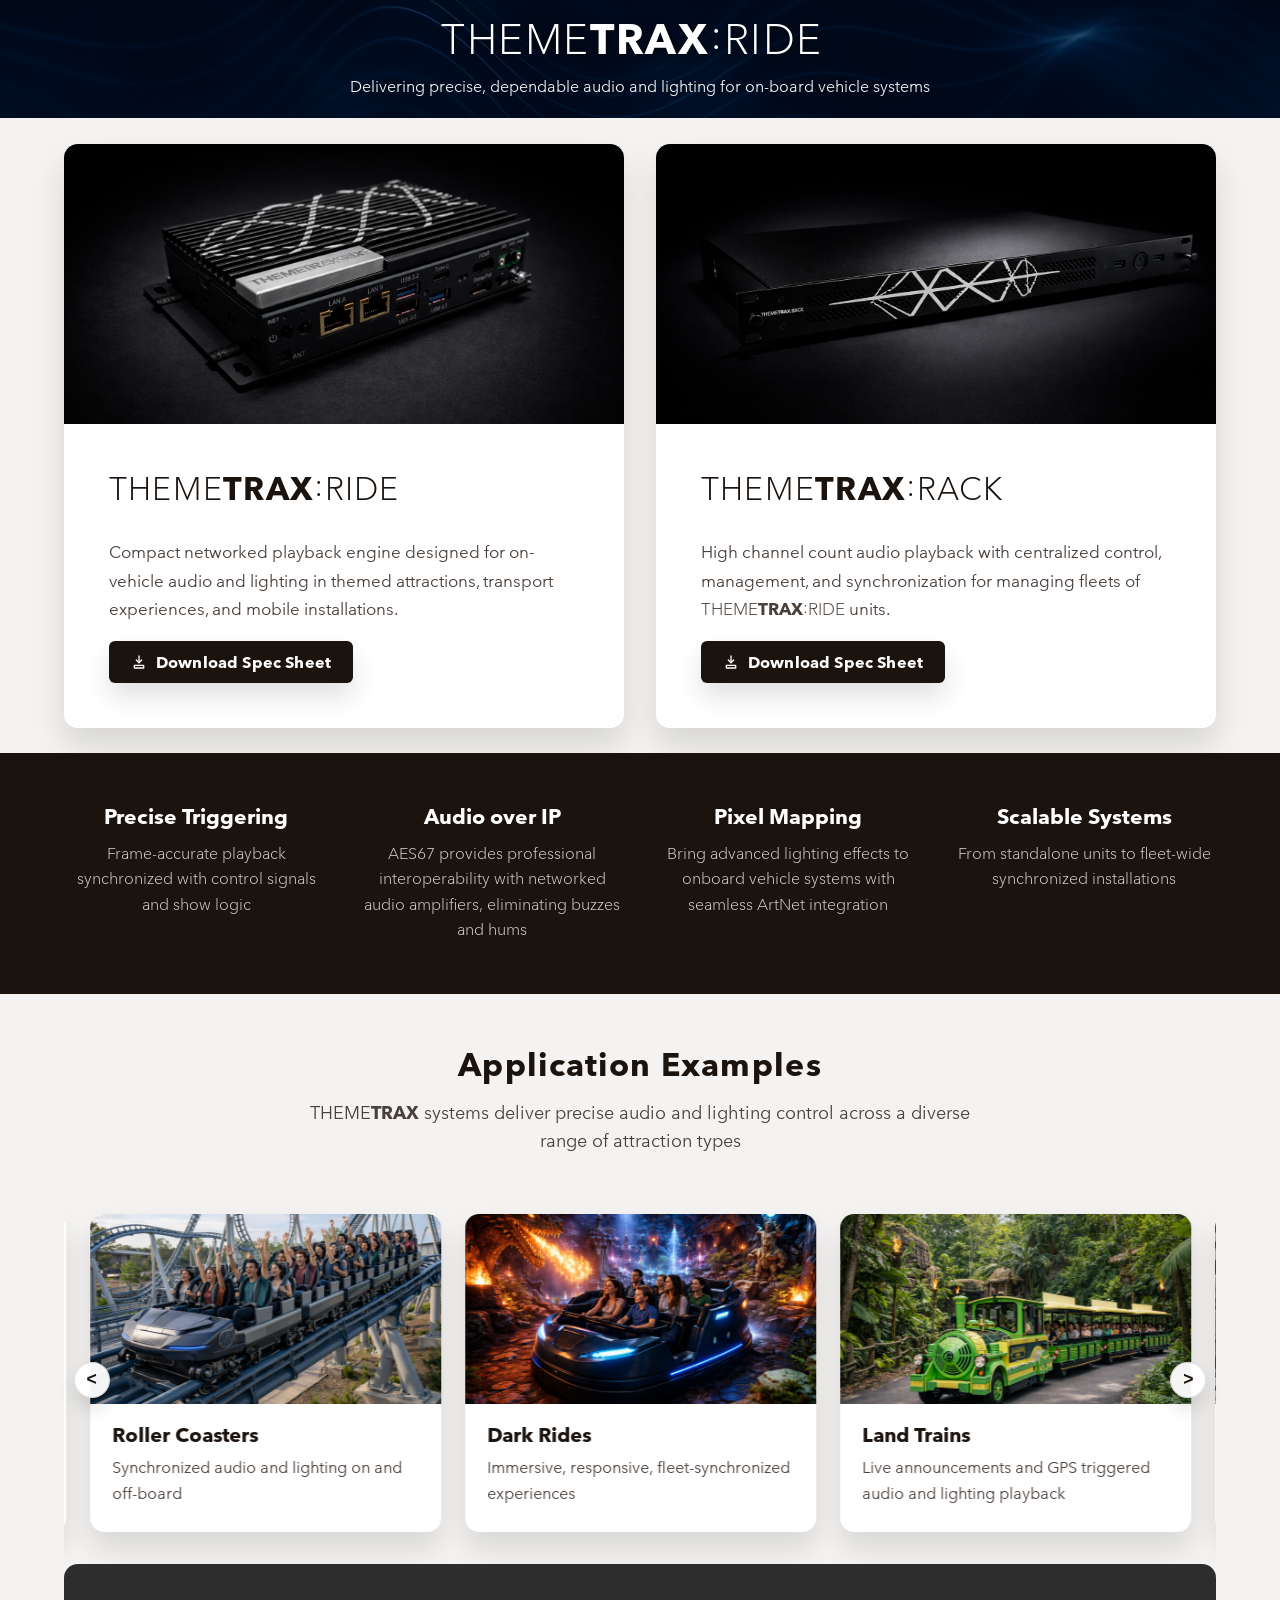
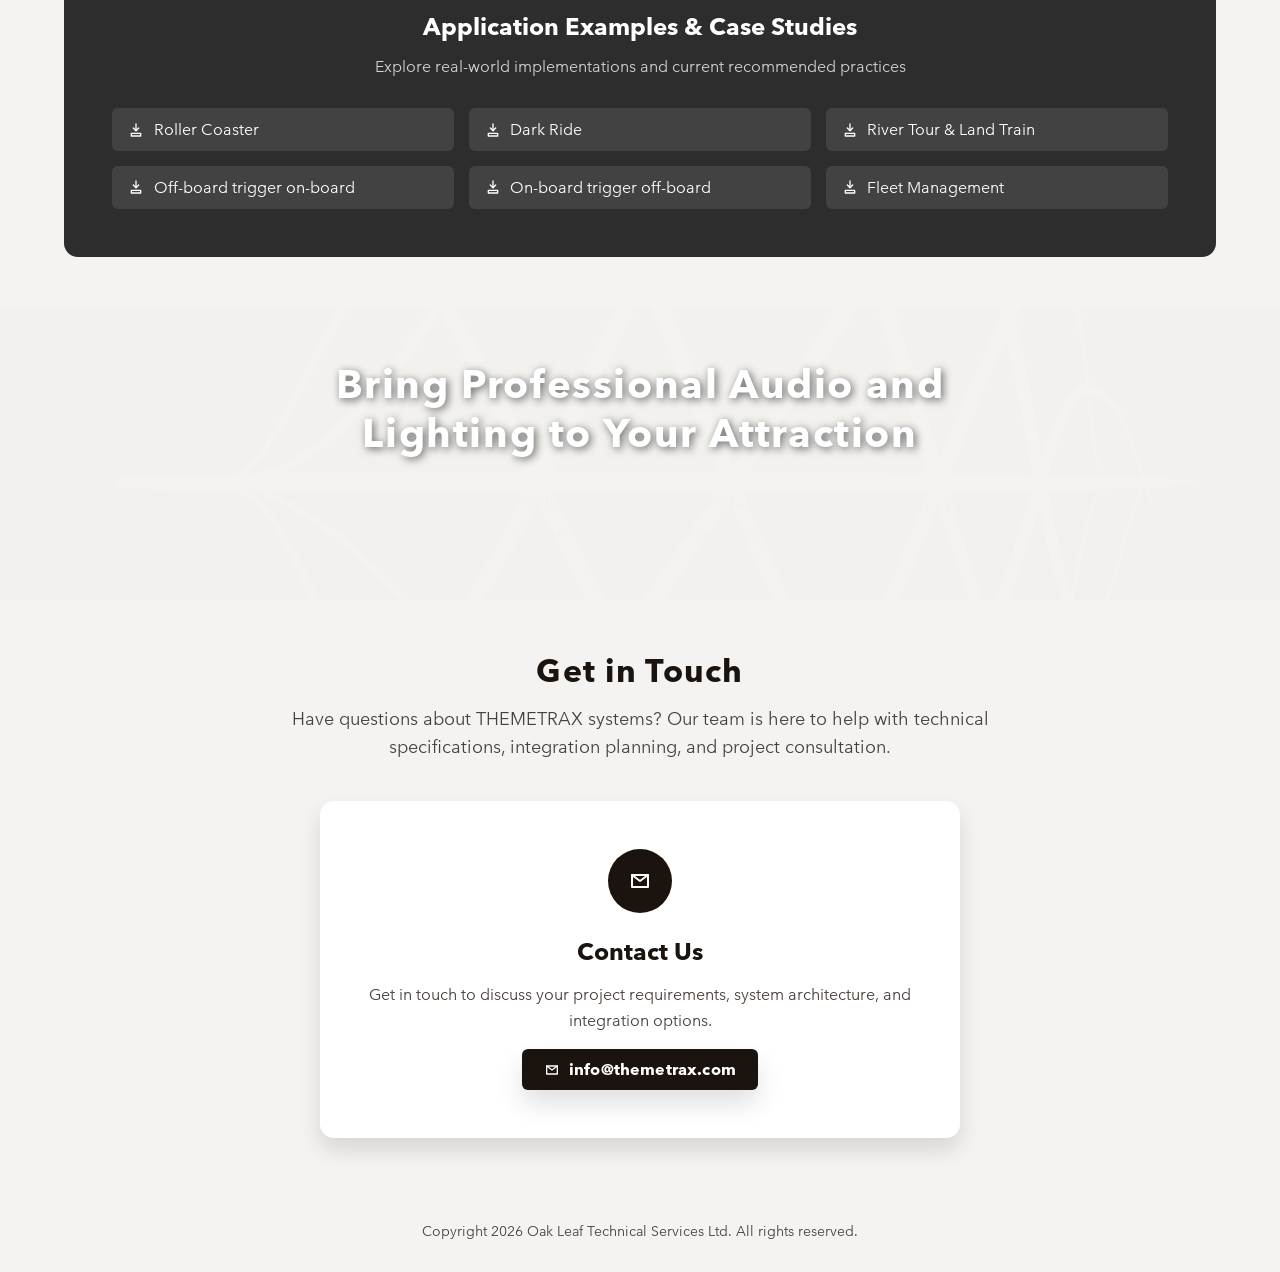
==== index.html @ 101ed06b "pixel mapping to lighting" ====
<!DOCTYPE html>
<html lang="en">
  <head>
    <meta charset="UTF-8" />
    <meta name="viewport" content="width=device-width, initial-scale=1.0" />
    <title>ThemeTRAX</title>
    <link rel="stylesheet" href="styles.css" />
  </head>
  <body>
    <main class="page">
      <header class="hero">
        <!-- <img class="hero__watermark" src="images/oltsLogo.png" alt="" aria-hidden="true" /> -->
        <div class="hero__content fade-up">
          <h1 class="logo-text logo-text-white logo-text-xl">
            <span class="logo-theme">THEME</span>TRAX<span class="logo-theme logo-colon">:</span><span class="word-rotator" aria-hidden="true">
              <span class="word-rotator__inner">
                <span>RIDE</span>
                <span>RACK</span>
                <span>RIDE</span>
              </span>
            </span>
            <span class="sr-only">RIDE and RACK</span>
          </h1>
          <p>Delivering precise, dependable audio and lighting for on-board vehicle systems</p>
        </div>
      </header>

      <section class="products">
        <div class="section-inner">
          <div class="product-grid">
            <article class="product-card fade-up">
              <div class="product-card__media">
                <img src="images/Ride.png" alt="THEMETRAX:RIDE playback engine on a dark surface." />
              </div>
              <div class="product-card__body">
                <h2 class="logo-text section-title">
                  <span class="logo-theme">THEME</span>TRAX<span class="logo-theme logo-colon">:</span><span class="logo-theme">RIDE</span>
                </h2>
                <p class="product-text">
                  Compact networked playback engine designed for on-vehicle audio and lighting in themed attractions,
                  transport experiences, and mobile installations.
                </p>
                <a class="button" href="THEMETRAXRIDE_-_Specifications_V0.4.pdf" target="_blank" rel="noopener noreferrer">
                  <svg class="icon" viewBox="0 0 24 24" aria-hidden="true" focusable="false">
                    <path d="M12 3v10" />
                    <path d="M8 9l4 4 4-4" />
                    <path d="M5 17h14v4H5z" />
                  </svg>
                  Download Spec Sheet
                </a>
              </div>
            </article>
            <article class="product-card fade-up delay-1">
              <div class="product-card__media">
                <img src="images/Rack.png" alt="THEMETRAX:RACK control system on a dark surface." />
              </div>
              <div class="product-card__body">
                <h2 class="logo-text section-title">
                  <span class="logo-theme">THEME</span>TRAX<span class="logo-theme logo-colon">:</span><span class="logo-theme">RACK</span>
                </h2>
                <p class="product-text">
                  High channel count audio playback with centralized control, management, and synchronization for managing fleets of <span class="logo-theme">THEME</span><b>TRAX</b><span class="logo-theme logo-colon">:</span><span class="logo-theme">RIDE</span> units.
                </p>
                <a class="button" href="THEMETRAXRACK_-_Specifications_V0.4.pdf" target="_blank" rel="noopener noreferrer">
                  <svg class="icon" viewBox="0 0 24 24" aria-hidden="true" focusable="false">
                    <path d="M12 3v10" />
                    <path d="M8 9l4 4 4-4" />
                    <path d="M5 17h14v4H5z" />
                  </svg>
                  Download Spec Sheet
                </a>
              </div>
            </article>
          </div>
        </div>
      </section>

      <section class="features">
        <div class="section-inner">
          <div class="features__grid">
            <article class="feature-card fade-up">
              <h3>Precise Triggering</h3>
              <p>Frame-accurate playback synchronized with control signals and show logic</p>
            </article>
            <article class="feature-card fade-up delay-1">
              <h3>Audio over IP</h3>
              <p>AES67 provides professional interoperability with networked audio amplifiers, eliminating buzzes and hums</p>
            </article>
            <article class="feature-card fade-up delay-2">
              <h3>Pixel Mapping</h3>
              <p>Bring advanced lighting effects to onboard vehicle systems with seamless ArtNet integration</p>
            </article>
            <article class="feature-card fade-up delay-3">
              <h3>Scalable Systems</h3>
              <p>From standalone units to fleet-wide synchronized installations</p>
            </article>
          </div>
        </div>
      </section>

      <section class="applications">
        <div class="section-inner">
          <h2 class="logo-text section-title section-title-center">Application Examples</h2>
          <p class="section-subtitle">
            THEME<b>TRAX</b> systems deliver precise audio and lighting control across a diverse range of attraction types
          </p>
          <div class="carousel" data-carousel>
            <div class="carousel__viewport">
              <div class="carousel__track" data-carousel-track>
                <article class="app-card carousel__item">
                  <div class="app-card__image">
                    <img src="images/Coaster1.png" alt="Roller coaster system." />
                  </div>
                  <div class="app-card__body">
                    <h3>Roller Coasters</h3>
                    <p>Synchronized audio and lighting on and off-board</p>
                  </div>
                </article>
                <article class="app-card carousel__item">
                  <div class="app-card__image">
                    <img src="images/Darkride.png" alt="Dark ride attraction." />
                  </div>
                  <div class="app-card__body">
                    <h3>Dark Rides</h3>
                    <p>Immersive, responsive, fleet-synchronized experiences</p>
                  </div>
                </article>
                <article class="app-card carousel__item">
                  <div class="app-card__image">
                    <img src="images/LandTrain1.png" alt="Land train transport." />
                  </div>
                  <div class="app-card__body">
                    <h3>Land Trains</h3>
                    <p>Live announcements and GPS triggered audio and lighting playback</p>
                  </div>
                </article>
                <article class="app-card carousel__item">
                  <div class="app-card__image">
                    <img src="images/Monorail1.png" alt="Peoplemover vehicle." />
                  </div>
                  <div class="app-card__body">
                    <h3>Peoplemovers</h3>
                    <p>Automated transport system integration with UL, FCC, CCC certification</p>
                  </div>
                </article>
                <article class="app-card carousel__item">
                  <div class="app-card__image">
                    <img src="images/TourBoat.png" alt="Boat tour attraction." />
                  </div>
                  <div class="app-card__body">
                    <h3>Boat Tours</h3>
                    <p>GPS triggered playback audio solutions with live audio input</p>
                  </div>
                </article>
              </div>
            </div>
            <div class="carousel__controls">
              <button class="carousel__btn" type="button" data-carousel-prev aria-label="Previous slide">
                <span aria-hidden="true">&lt;</span>
              </button>
              <button class="carousel__btn" type="button" data-carousel-next aria-label="Next slide">
                <span aria-hidden="true">&gt;</span>
              </button>
            </div>
          </div>
          
          <div class="case-studies">
            <h3>Application Examples &amp; Case Studies</h3>
            <p>Explore real-world implementations and current recommended practices</p>
            <div class="case-grid">
              <a class="case-link" href="/applicationExamples/Rollercoaster.pdf" target="_blank" rel="noopener noreferrer">
                <svg class="icon" viewBox="0 0 24 24" aria-hidden="true" focusable="false">
                  <path d="M12 3v10" />
                  <path d="M8 9l4 4 4-4" />
                  <path d="M5 17h14v4H5z" />
                </svg>
                Roller Coaster
              </a>
              <a class="case-link" href="/applicationExamples/Dark Ride.pdf" target="_blank" rel="noopener noreferrer">
                <svg class="icon" viewBox="0 0 24 24" aria-hidden="true" focusable="false">
                  <path d="M12 3v10" />
                  <path d="M8 9l4 4 4-4" />
                  <path d="M5 17h14v4H5z" />
                </svg>
                Dark Ride
              </a>
              <a class="case-link" href="/applicationExamples/River Tour & Land Train.pdf" target="_blank" rel="noopener noreferrer">
                <svg class="icon" viewBox="0 0 24 24" aria-hidden="true" focusable="false">
                  <path d="M12 3v10" />
                  <path d="M8 9l4 4 4-4" />
                  <path d="M5 17h14v4H5z" />
                </svg>
                River Tour & Land Train
              </a>
              <a class="case-link" href="/applicationExamples/TriggerOnboardFromOffboard.pdf" target="_blank" rel="noopener noreferrer">
                <svg class="icon" viewBox="0 0 24 24" aria-hidden="true" focusable="false">
                  <path d="M12 3v10" />
                  <path d="M8 9l4 4 4-4" />
                  <path d="M5 17h14v4H5z" />
                </svg>
                Off-board trigger on-board
              </a>
              <a class="case-link" href="/applicationExamples/TriggerOffboardFromOnboard.pdf" target="_blank" rel="noopener noreferrer">
                <svg class="icon" viewBox="0 0 24 24" aria-hidden="true" focusable="false">
                  <path d="M12 3v10" />
                  <path d="M8 9l4 4 4-4" />
                  <path d="M5 17h14v4H5z" />
                </svg>
                On-board trigger off-board
              </a>
              <a class="case-link" href="#">
                <svg class="icon" viewBox="0 0 24 24" aria-hidden="true" focusable="false">
                  <path d="M12 3v10" />
                  <path d="M8 9l4 4 4-4" />
                  <path d="M5 17h14v4H5z" />
                </svg>
                Fleet Management
              </a>
            </div>
          </div>
        </div>
      </section>

      <!-- <section class="downloads">
        <div class="section-inner">
          <h2 class="logo-text section-title section-title-center">Technical Documentation</h2>
          <p class="section-subtitle">Download detailed specifications and application examples</p>

          <div class="download-grid">
            <article class="download-card">
              <h3 class="logo-text">
                <span class="logo-theme">THEME</span>TRAX<span class="logo-theme logo-colon">:</span><span class="logo-theme">RIDE</span>
              </h3>
              <p>Complete technical specifications, connectivity options, and integration details</p>
              <a class="button button-center" href="THEMETRAXRIDE_-_Specifications_V0.4.pdf" download>
                <svg class="icon" viewBox="0 0 24 24" aria-hidden="true" focusable="false">
                  <path d="M12 3v10" />
                  <path d="M8 9l4 4 4-4" />
                  <path d="M5 17h14v4H5z" />
                </svg>
                Download RIDE Spec Sheet
              </a>
            </article>
            <article class="download-card">
              <h3 class="logo-text">
                <span class="logo-theme">THEME</span>TRAX<span class="logo-theme logo-colon">:</span><span class="logo-theme">RACK</span>
              </h3>
              <p>Fleet management capabilities, synchronization protocols, and system architecture</p>
              <a class="button button-center" href="THEMETRAXRACK_-_Specifications_V0.4.pdf" download>
                <svg class="icon" viewBox="0 0 24 24" aria-hidden="true" focusable="false">
                  <path d="M12 3v10" />
                  <path d="M8 9l4 4 4-4" />
                  <path d="M5 17h14v4H5z" />
                </svg>
                Download RACK Spec Sheet
              </a>
            </article>
          </div>
        </div>
      </section> -->

      <section class="cta">
        <img class="cta__watermark" src="images/oltsLogo.png" alt="" aria-hidden="true" />
        <div class="cta__content fade-up">
          <h2 class="logo-text logo-text-white section-title-center">
            Bring Professional Audio and Lighting to Your Attraction
          </h2>
          <p>
            Discover how THEMETRAX delivers precise, dependable audio and pixel mapping for on-board vehicle systems
          </p>
        </div>
      </section>

      <section class="contact">
        <div class="section-inner">
          <h2 class="logo-text section-title section-title-center">Get in Touch</h2>
          <p class="section-subtitle">
            Have questions about THEMETRAX systems? Our team is here to help with technical specifications,
            integration planning, and project consultation.
          </p>

          <div class="contact-card fade-up">
            <div class="contact-icon" aria-hidden="true">
              <svg class="icon icon--large" viewBox="0 0 24 24" aria-hidden="true" focusable="false">
                <path d="M4 6h16v12H4z" />
                <path d="m4 6 8 6 8-6" />
              </svg>
            </div>
            <h3>Contact Us</h3>
            <p>
              Get in touch to discuss your project requirements, system architecture, and integration options.
            </p>
            <a class="button button-center" href="mailto:info@themetrax.com">
              <svg class="icon" viewBox="0 0 24 24" aria-hidden="true" focusable="false">
                <path d="M4 6h16v12H4z" />
                <path d="m4 6 8 6 8-6" />
              </svg>
              info@themetrax.com
            </a>
          </div>
        </div>
      </section>
    </main>

    <footer class="site-footer">
      <div class="section-inner">
        <p>Copyright 2026 Oak Leaf Technical Services Ltd. All rights reserved.</p>
      </div>
    </footer>

    <script>
      (() => {
        const carousels = document.querySelectorAll("[data-carousel]");
        carousels.forEach((carousel) => {
          const track = carousel.querySelector("[data-carousel-track]");
          const prev = carousel.querySelector("[data-carousel-prev]");
          const next = carousel.querySelector("[data-carousel-next]");
          if (!track || !prev || !next) {
            return;
          }

          let index = 0;
          let realCount = 0;
          let timerId = null;
          const prefersReducedMotion = window.matchMedia("(prefers-reduced-motion: reduce)").matches;

          const getVisible = () => {
            const value = getComputedStyle(carousel).getPropertyValue("--visible");
            return Number.parseInt(value, 10) || 1;
          };

          const getGap = () => {
            const value = getComputedStyle(track).gap;
            return Number.parseFloat(value) || 0;
          };

          const update = (immediate = false) => {
            const items = Array.from(track.children);
            if (!items.length) {
              return;
            }
            const visible = Math.min(getVisible(), realCount || getVisible());
            const itemWidth = items[0].getBoundingClientRect().width;
            const offset = index * (itemWidth + getGap());
            track.style.transition = immediate || prefersReducedMotion ? "none" : "transform 0.4s ease";
            track.style.transform = `translateX(${-offset}px)`;
            const canScroll = realCount > visible;
            prev.disabled = !canScroll;
            next.disabled = !canScroll;
            if (immediate || prefersReducedMotion) {
              window.requestAnimationFrame(snapIfNeeded);
            }
          };

          prev.addEventListener("click", () => {
            index -= 1;
            update();
            stopAuto();
            startAuto();
          });

          next.addEventListener("click", () => {
            index += 1;
            update();
            stopAuto();
            startAuto();
          });

          const setup = () => {
            const clones = track.querySelectorAll("[data-clone]");
            clones.forEach((clone) => clone.remove());

            const items = Array.from(track.children);
            if (!items.length) {
              return;
            }
            const visible = Math.min(getVisible(), items.length);

            const cloneItem = (item) => {
              const clone = item.cloneNode(true);
              clone.dataset.clone = "true";
              clone.setAttribute("aria-hidden", "true");
              return clone;
            };

            items.slice(-visible).forEach((item) => {
              track.insertBefore(cloneItem(item), track.firstChild);
            });
            items.slice(0, visible).forEach((item) => {
              track.appendChild(cloneItem(item));
            });

            realCount = items.length;
            index = visible;
            update(true);
          };

          const snapIfNeeded = () => {
            if (!realCount) {
              return;
            }
            const visible = Math.min(getVisible(), realCount);
            if (index >= realCount + visible) {
              index -= realCount;
              update(true);
            } else if (index < visible) {
              index += realCount;
              update(true);
            }
          };

          const startAuto = () => {
            if (prefersReducedMotion || timerId) {
              return;
            }
            const visible = Math.min(getVisible(), realCount || getVisible());
            if (realCount <= visible) {
              return;
            }
            timerId = window.setInterval(() => {
              index += 1;
              update();
            }, 4500);
          };

          const stopAuto = () => {
            if (!timerId) {
              return;
            }
            window.clearInterval(timerId);
            timerId = null;
          };

          carousel.addEventListener("mouseenter", stopAuto);
          carousel.addEventListener("mouseleave", startAuto);
          carousel.addEventListener("focusin", stopAuto);
          carousel.addEventListener("focusout", startAuto);

          track.addEventListener("transitionend", (event) => {
            if (event.propertyName !== "transform") {
              return;
            }
            snapIfNeeded();
          });

          window.addEventListener("resize", () => {
            window.requestAnimationFrame(() => {
              stopAuto();
              setup();
              startAuto();
            });
          });

          window.requestAnimationFrame(() => {
            setup();
            startAuto();
          });
        });
      })();
    </script>
  </body>
</html>
---- styles.css ----
@font-face {
  font-family: "AvenirNext";
  src: url("fonts/AvenirNextLTProLight.woff2") format("woff2");
  font-weight: 300;
  font-style: normal;
  font-display: swap;
}

@font-face {
  font-family: "AvenirNext";
  src: url("fonts/AvenirNextLTPro.woff2") format("woff2");
  font-weight: 400;
  font-style: normal;
  font-display: swap;
}

@font-face {
  font-family: "AvenirNext";
  src: url("fonts/AvenirNextLTProBold.woff2") format("woff2");
  font-weight: 700;
  font-style: normal;
  font-display: swap;
}

:root {
  --background: #f4f3f1;
  --ink: #1b130e;
  --ink-dark: #110c09;
  --muted: #4a403b;
  --panel: #ffffff;
  --charcoal: #2d2d2d;
  --shadow: rgba(0, 0, 0, 0.12);
  --shadow-strong: rgba(0, 0, 0, 0.2);
  --radius: 14px;
  --section-padding: clamp(1rem, 4vw, 5rem);
}

*,
*::before,
*::after {
  box-sizing: border-box;
  margin: 0;
  padding: 0;
}

body {
  min-height: 100vh;
  font-family: "AvenirNext", "Helvetica Neue", Arial, sans-serif;
  color: var(--ink);
  background: linear-gradient(180deg, #f7f5f2 0%, #f1efec 100%);
}

img {
  max-width: 100%;
  display: block;
}

a {
  color: inherit;
  text-decoration: none;
}

.page {
  min-height: 100vh;
  display: flex;
  flex-direction: column;
}

.section-inner {
  width: min(1200px, 90vw);
  margin: 0 auto;
}

.sr-only {
  position: absolute;
  width: 1px;
  height: 1px;
  padding: 0;
  margin: -1px;
  overflow: hidden;
  clip: rect(0, 0, 0, 0);
  border: 0;
}

.logo-text {
  font-weight: 700;
  font-family: "AvenirNext", "Helvetica Neue", Arial, sans-serif;
  color: var(--ink);
  letter-spacing: 0.04em;
  font-size: 1.5rem;
}

.logo-text-white {
  color: #ffffff;
  text-shadow: 2px 2px 8px rgba(0, 0, 0, 0.6);
}

.logo-text-xl {
  font-size: clamp(1.6rem, 5vw, 2.6rem);
}

.logo-theme {
  font-weight: 300;
}

.logo-colon {
  display: inline-block;
  transform: translateY(-0.11em);
}

.section-title {
  font-size: clamp(0.5rem, 4vw, 2rem);
  margin-bottom: 0.8rem;
}

.section-title-center {
  text-align: center;
  margin-bottom: 0.9rem;
}

.section-subtitle {
  text-align: center;
  color: var(--muted);
  font-size: clamp(0.95rem, 2.5vw, 1.1rem);
  max-width: 700px;
  margin: 0 auto 2.5rem;
  line-height: 1.6;
}

.icon {
  width: 1rem;
  height: 1rem;
  fill: none;
  stroke: currentColor;
  stroke-width: 2;
  stroke-linecap: round;
  stroke-linejoin: round;
}

.icon--large {
  width: 1.5rem;
  height: 1.5rem;
}

.button {
  display: inline-flex;
  align-items: center;
  gap: 0.55rem;
  padding: 0.7rem 1.4rem;
  border-radius: 6px;
  background: var(--ink);
  color: #ffffff;
  font-weight: 600;
  font-size: clamp(0.85rem, 2vw, 1rem);
  letter-spacing: 0.01em;
  box-shadow: 0 14px 26px var(--shadow);
  transition: transform 180ms ease, background 180ms ease;
  width:fit-content;
}

.button:hover {
  background: var(--ink-dark);
  transform: translateY(-1px);
}

.button-center {
  display: flex;
  margin-left: auto;
  margin-right: auto;
  align-self: center;
  justify-self: center;
}

.hero {
  position: relative;
  overflow: hidden;
  background-image: url("images/background.png");
  background-size: cover;
  background-position: center;
  background-attachment: scroll;
  padding: clamp(0.5rem, 1.5vw, 4rem) 1.5rem;
  text-align: center;
}

.hero__watermark {
  position: absolute;
  top: 50%;
  left: 50%;
  transform: translate(-50%, -50%);
  height: clamp(320px, 60vh, 700px);
  width: auto;
  opacity: 0.15;
  pointer-events: none;
}

.hero__content {
  position: relative;
  z-index: 1;
}

.hero__content p {
  margin-top: 0.8rem;
  color: #f0f0f0;
  line-height: 1.6;
}

.hero .logo-text {
  line-height: 1;
}

.word-rotator {
  display: inline-flex;
  align-items: baseline;
  position: relative;
  overflow: hidden;
  height: 1em;
  vertical-align: baseline;
}

.word-rotator__inner {
  display: block;
  animation: wordSwap 4s ease-in-out infinite;
  text-align: left;
}

.word-rotator__inner span {
  display: block;
  line-height: 1;
  font-weight: 300;
}

.products {
  padding: clamp(1rem, 2vw, 5rem) 0;
  /* padding: var(--section-padding) 0; */
  background: var(--background);
}

.product-grid {
  display: grid;
  gap: 2rem;
}

.product-card {
  background: var(--panel);
  border-radius: var(--radius);
  overflow: hidden;
  box-shadow: 0 18px 32px var(--shadow);
  display: grid;
  grid-template-rows: auto 1fr;
}

.product-card__media {
  background: var(--charcoal);
  min-height: 240px;
  overflow: hidden;
}

.product-card__media img {
  width: 100%;
  height: 100%;
  object-fit: cover;
}

.product-card__body {
  padding: clamp(1.8rem, 4vw, 2.8rem);
  display: flex;
  flex-direction: column;
  gap: 1.1rem;
}

.product-card__body .button {
  align-self: flex-start;
}

.product-text {
  color: var(--muted);
  line-height: 1.7;
  font-size: clamp(0.95rem, 2.2vw, 1.05rem);
}

.features {
  background: var(--ink);
  color: #ffffff;
  padding: var(--section-padding) 0;
}

.features__grid {
  display: grid;
  gap: 2rem;
  text-align: center;
}

.feature-card h3 {
  font-size: clamp(1.1rem, 3vw, 1.3rem);
  margin-bottom: 0.7rem;
}

.feature-card p {
  color: #d1d1d1;
  line-height: 1.6;
  font-weight: 300;
  font-size: clamp(0.9rem, 2vw, 1rem);
}

.applications {
  padding: var(--section-padding) 0;
  background: var(--background);
}

.carousel {
  --visible: 3;
  --gap: 1.5rem;
  position: relative;
}

.carousel__viewport {
  overflow: hidden;
  padding: 1.2rem 1.6rem 2rem;
}

.carousel__track {
  display: flex;
  gap: var(--gap);
  transition: transform 0.4s ease;
  will-change: transform;
}

.carousel__item {
  flex: 0 0 calc((100% - (var(--visible) - 1) * var(--gap)) / var(--visible));
}

.carousel__controls {
  position: absolute;
  top: 50%;
  left: 0;
  right: 0;
  display: flex;
  justify-content: space-between;
  align-items: center;
  padding: 0 0.6rem;
  transform: translateY(-50%);
  pointer-events: none;
}

.carousel__btn {
  display: grid;
  place-items: center;
  width: 36px;
  height: 36px;
  border: 1px solid rgba(27, 19, 14, 0.12);
  background: rgba(255, 255, 255, 0.95);
  color: var(--ink);
  padding: 0;
  border-radius: 50%;
  font-weight: 600;
  font-size: 1.1rem;
  line-height: 1;
  cursor: pointer;
  box-shadow: 0 10px 18px var(--shadow);
  transition: background 180ms ease, border-color 180ms ease, opacity 180ms ease;
  pointer-events: auto;
}

.carousel__btn:hover {
  background: #f0eeec;
  border-color: rgba(27, 19, 14, 0.35);
}

.carousel__btn:disabled {
  opacity: 0;
  visibility: hidden;
  pointer-events: none;
}

.app-card {
  background: var(--panel);
  border-radius: var(--radius);
  overflow: hidden;
  box-shadow: 0 16px 30px var(--shadow);
  display: flex;
  flex-direction: column;
  min-height: 100%;
}

.app-card__image {
  height: 190px;
  overflow: hidden;
}

.app-card__image img {
  width: 100%;
  height: 100%;
  object-fit: cover;
}

.app-card__body {
  padding: 1.2rem 1.4rem 1.6rem;
}

.app-card__body h3 {
  font-size: clamp(1.05rem, 3vw, 1.25rem);
  margin-bottom: 0.5rem;
}

.app-card__body p {
  color: var(--muted);
  line-height: 1.6;
  font-size: clamp(0.9rem, 2vw, 1rem);
}

.downloads {
  padding: var(--section-padding) 0;
  background: var(--panel);
}

.download-grid {
  display: grid;
  gap: 1.5rem;
  margin-bottom: 2.5rem;
}

.download-card {
  background: var(--background);
  border-radius: var(--radius);
  padding: clamp(1.8rem, 4vw, 2.6rem);
  text-align: center;
  box-shadow: 0 12px 22px var(--shadow);
  display: grid;
  gap: 1rem;
}

.download-card .logo-text {
  font-size: clamp(1.3rem, 3.5vw, 1.6rem);
}

.download-card p {
  color: var(--muted);
  line-height: 1.6;
}

.case-studies {
  background: var(--charcoal);
  color: #ffffff;
  border-radius: var(--radius);
  padding: clamp(2rem, 5vw, 3rem);
  text-align: center;
}

.case-studies h3 {
  font-size: clamp(1.2rem, 3.5vw, 1.5rem);
  margin-bottom: 0.8rem;
}

.case-studies p {
  color: #d1d1d1;
  line-height: 1.6;
  max-width: 600px;
  margin: 0 auto 1.8rem;
}

.case-grid {
  display: grid;
  gap: 0.9rem;
}

.case-link {
  display: flex;
  align-items: center;
  gap: 0.6rem;
  padding: 0.75rem 1rem;
  background: rgba(255, 255, 255, 0.1);
  border-radius: 6px;
  font-weight: 500;
  font-size: clamp(0.85rem, 2vw, 1rem);
  transition: background 180ms ease;
}

.case-link:hover {
  background: rgba(255, 255, 255, 0.2);
}

.cta {
  position: relative;
  overflow: hidden;
  background-image: linear-gradient(rgba(27, 19, 14, 0.7), rgba(27, 19, 14, 0.7)),
    url("images/background.png");
  background-size: cover;
  background-position: center;
  background-attachment: fixed;
  padding: var(--section-padding) 1.5rem;
  text-align: center;
  color: #ffffff;
}

.cta__watermark {
  position: absolute;
  top: 50%;
  left: 50%;
  transform: translate(-50%, -50%);
  height: clamp(360px, 85vh, 860px);
  width: auto;
  opacity: 0.15;
  pointer-events: none;
}

.cta__content {
  position: relative;
  z-index: 1;
  max-width: 720px;
  margin: 0 auto;
  display: grid;
  gap: 1rem;
}

.cta__content h2 {
  font-size: clamp(1.5rem, 5vw, 2.5rem);
}

.cta__content p {
  color: #f0f0f0;
  font-weight: 300;
  line-height: 1.6;
  font-size: clamp(1rem, 3vw, 1.2rem);
}

.contact {
  padding: var(--section-padding) 0;
  background: var(--background);
}

.contact-card {
  background: var(--panel);
  border-radius: var(--radius);
  padding: clamp(2rem, 5vw, 3rem);
  text-align: center;
  box-shadow: 0 12px 22px var(--shadow);
  max-width: 640px;
  margin: 0 auto;
  display: grid;
  gap: 1rem;
}

.contact-card h3 {
  font-size: clamp(1.2rem, 3.5vw, 1.5rem);
}

.contact-card p {
  color: var(--muted);
  line-height: 1.6;
}

.contact-icon {
  width: 64px;
  height: 64px;
  border-radius: 50%;
  background: var(--ink);
  display: grid;
  place-items: center;
  margin: 0 auto 0.5rem;
  color: #ffffff;
}

.site-footer {
  background: var(--background);
  padding: 2rem 0;
  text-align: center;
  color: var(--muted);
  font-size: 0.85rem;
}

.fade-up {
  animation: fadeUp 0.8s ease both;
}

.delay-1 {
  animation-delay: 0.1s;
}

.delay-2 {
  animation-delay: 0.2s;
}

.delay-3 {
  animation-delay: 0.3s;
}

@keyframes fadeUp {
  from {
    opacity: 0;
    transform: translateY(18px);
  }
  to {
    opacity: 1;
    transform: translateY(0);
  }
}

@keyframes wordSwap {
  0%,
  30% {
    transform: translateY(0);
  }
  40%,
  70% {
    transform: translateY(-33.333%);
  }
  80%,
  100% {
    transform: translateY(-66.666%);
  }
}

@media (min-width: 720px) {
  .features__grid {
    grid-template-columns: repeat(2, minmax(0, 1fr));
  }

  .download-grid {
    grid-template-columns: repeat(2, minmax(0, 1fr));
  }

  .case-grid {
    grid-template-columns: repeat(2, minmax(0, 1fr));
  }
}

@media (min-width: 960px) {
  .product-grid {
    grid-template-columns: repeat(2, minmax(0, 1fr));
  }

  .product-card__media {
    min-height: 280px;
  }

  .features__grid {
    grid-template-columns: repeat(4, minmax(0, 1fr));
  }

  .case-grid {
    grid-template-columns: repeat(3, minmax(0, 1fr));
  }

  .carousel {
    --visible: 3;
  }
}

@media (max-width: 900px) {
  .hero,
  .cta {
    background-attachment: scroll;
  }
}

@media (max-width: 900px) {
  .carousel {
    --visible: 2;
  }
}

@media (max-width: 640px) {
  .carousel {
    --visible: 1;
  }
}

@media (prefers-reduced-motion: reduce) {
  .fade-up,
  .button,
  .word-rotator__inner,
  .carousel__track {
    animation: none;
    transition: none;
  }
}
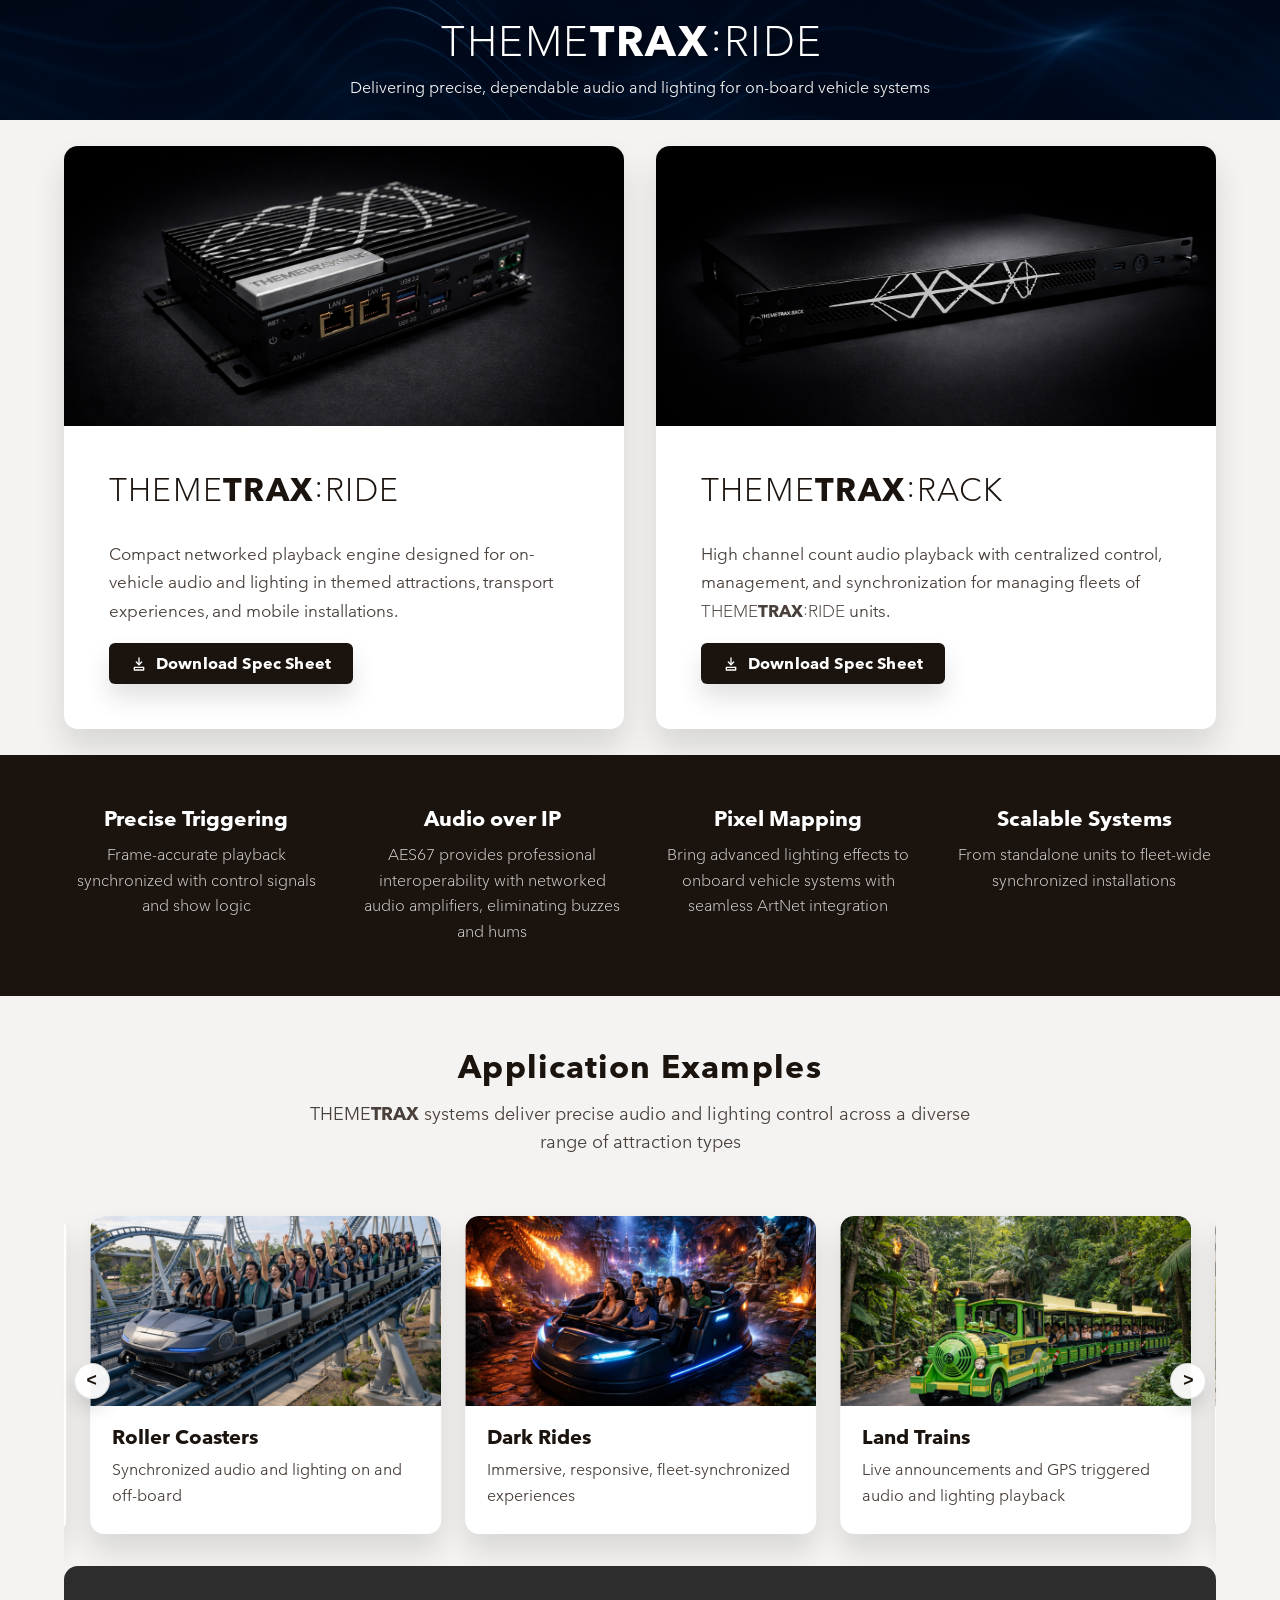
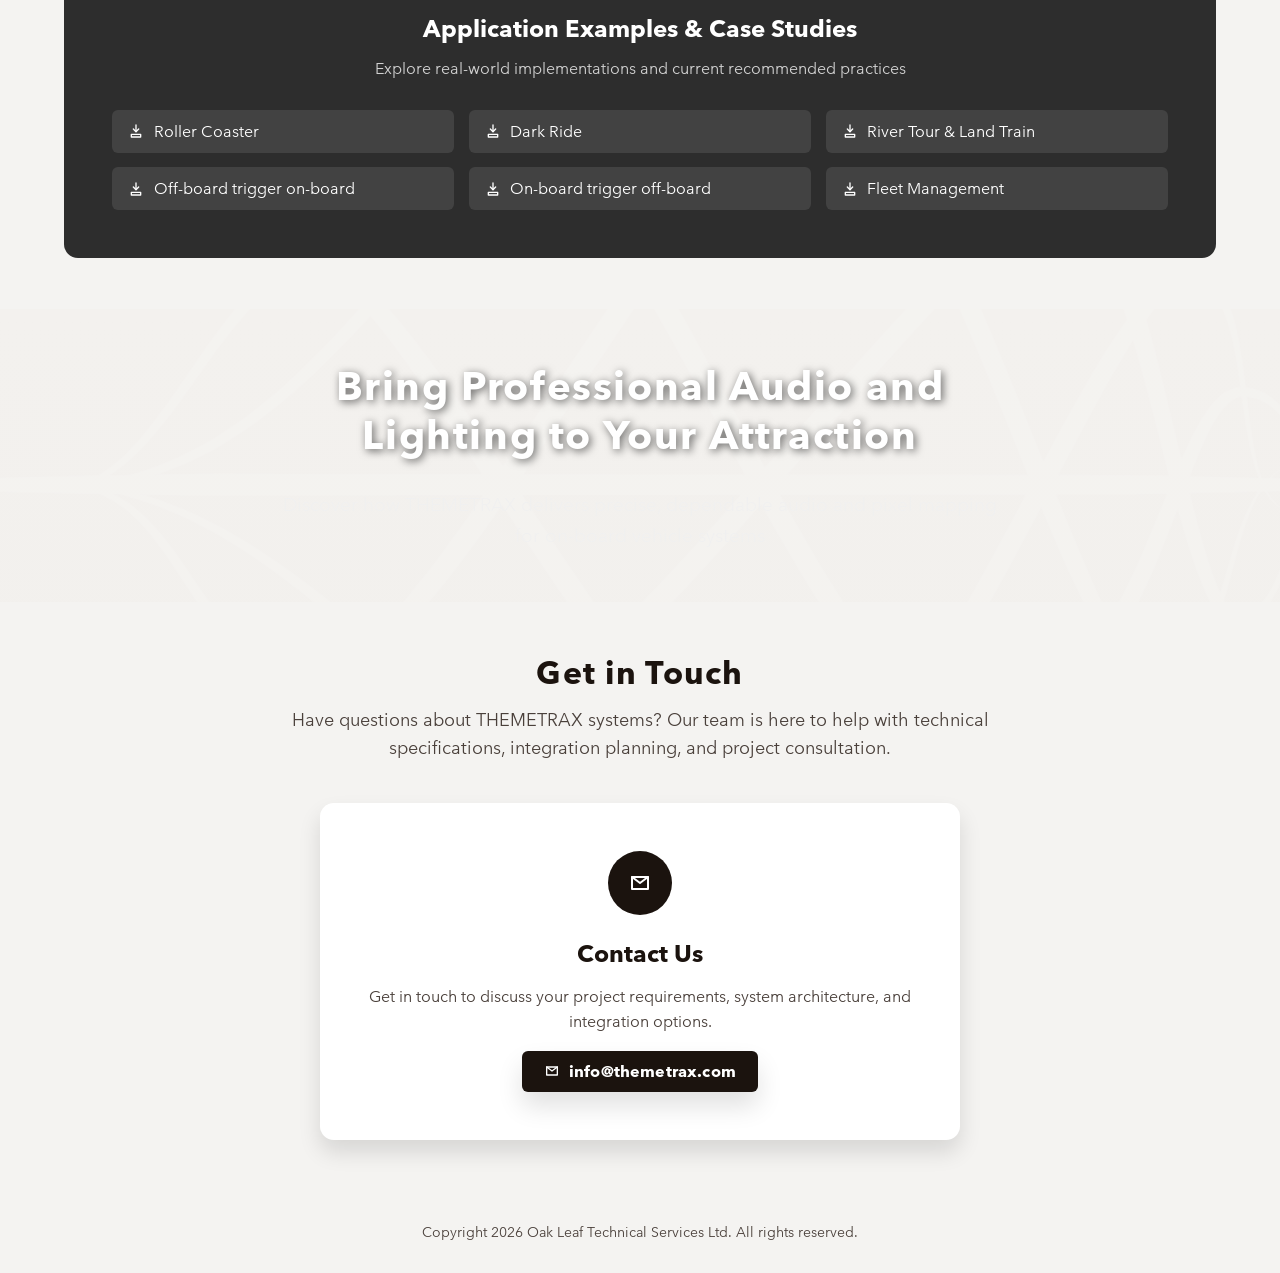
==== commit 1c8fd0a7: "Updated RIDE specs" ====
--- a/index.html
+++ b/index.html
@@ -40,7 +40,7 @@
                   Compact networked playback engine designed for on-vehicle audio and lighting in themed attractions,
                   transport experiences, and mobile installations.
                 </p>
-                <a class="button" href="THEMETRAXRIDE_-_Specifications_V0.4.pdf" target="_blank" rel="noopener noreferrer">
+                <a class="button" href="THEMETRAXRIDE - Specifications V0.4.pdf" target="_blank" rel="noopener noreferrer">
                   <svg class="icon" viewBox="0 0 24 24" aria-hidden="true" focusable="false">
                     <path d="M12 3v10" />
                     <path d="M8 9l4 4 4-4" />
--- a/styles.css
+++ b/styles.css
@@ -179,6 +179,7 @@
   background-position: center;
   background-attachment: scroll;
   padding: clamp(0.5rem, 1.5vw, 4rem) 1.5rem;
+  padding-top: calc(clamp(0.5rem, 1vw, 4rem) + 0.5rem);
   text-align: center;
 }
 
@@ -499,6 +500,7 @@
   transform: translate(-50%, -50%);
   height: clamp(360px, 85vh, 860px);
   width: auto;
+  max-width: none;
   opacity: 0.15;
   pointer-events: none;
 }
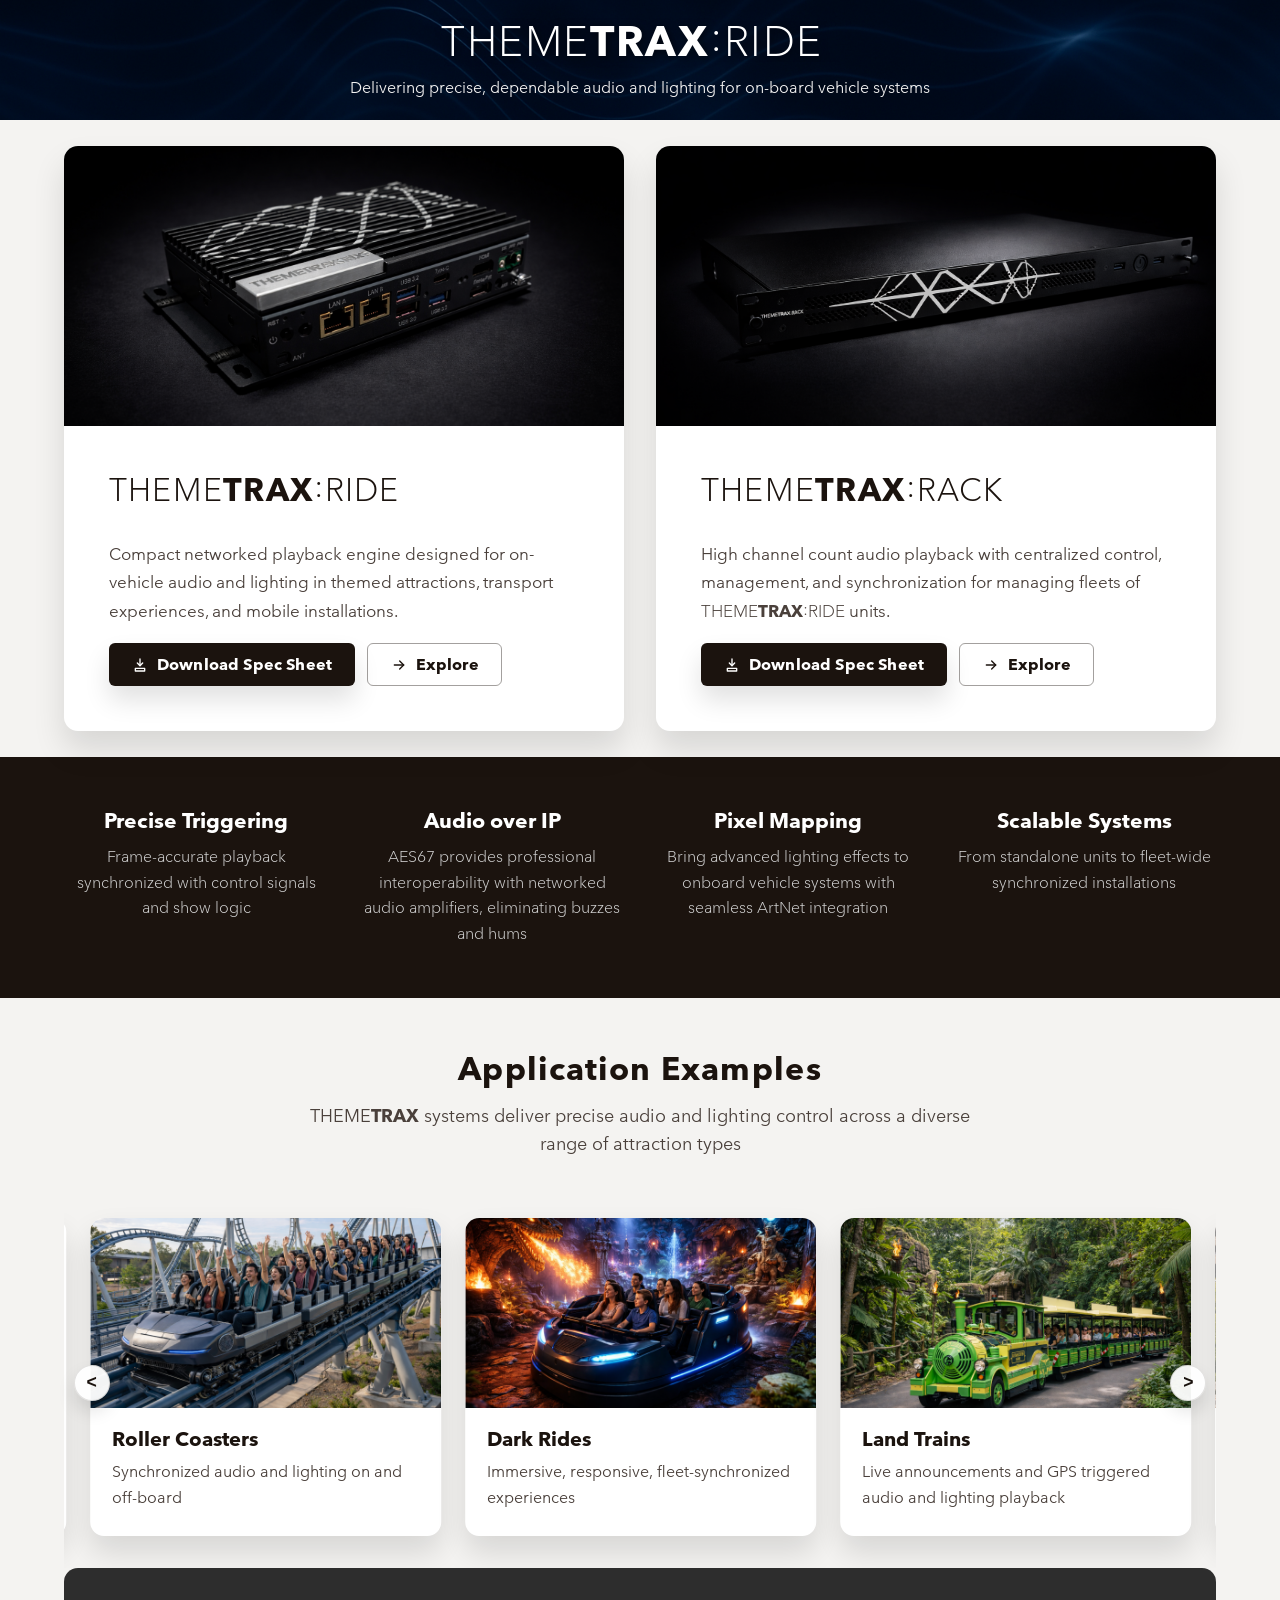
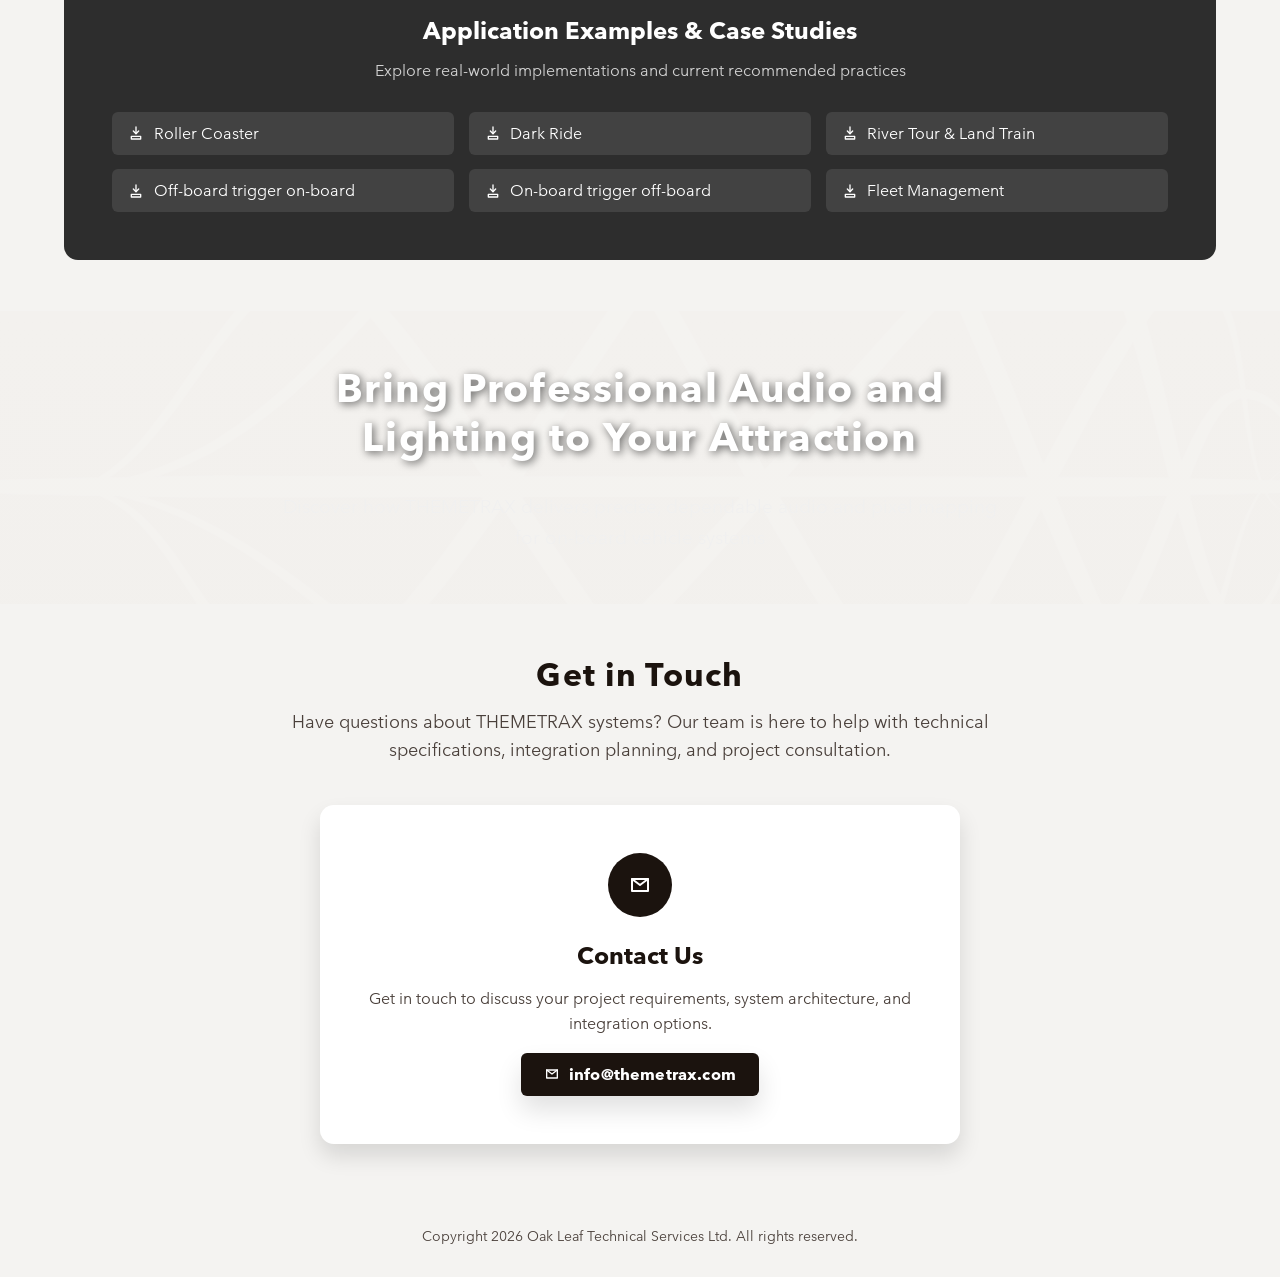
==== commit 018054fb: "Adding Explore pages" ====
--- a/index.html
+++ b/index.html
@@ -40,14 +40,23 @@
                   Compact networked playback engine designed for on-vehicle audio and lighting in themed attractions,
                   transport experiences, and mobile installations.
                 </p>
-                <a class="button" href="THEMETRAXRIDE - Specifications V0.4.pdf" target="_blank" rel="noopener noreferrer">
-                  <svg class="icon" viewBox="0 0 24 24" aria-hidden="true" focusable="false">
-                    <path d="M12 3v10" />
-                    <path d="M8 9l4 4 4-4" />
-                    <path d="M5 17h14v4H5z" />
-                  </svg>
-                  Download Spec Sheet
-                </a>
+                <div class="button-row">
+                  <a class="button" href="THEMETRAXRIDE - Specifications V0.4.pdf" target="_blank" rel="noopener noreferrer">
+                    <svg class="icon" viewBox="0 0 24 24" aria-hidden="true" focusable="false">
+                      <path d="M12 3v10" />
+                      <path d="M8 9l4 4 4-4" />
+                      <path d="M5 17h14v4H5z" />
+                    </svg>
+                    Download Spec Sheet
+                  </a>
+                  <a class="button button--outline" href="Ride.html">
+                    <svg class="icon" viewBox="0 0 24 24" aria-hidden="true" focusable="false">
+                      <path d="M5 12h14" />
+                      <path d="m13 6 6 6-6 6" />
+                    </svg>
+                    Explore
+                  </a>
+                </div>
               </div>
             </article>
             <article class="product-card fade-up delay-1">
@@ -61,14 +70,23 @@
                 <p class="product-text">
                   High channel count audio playback with centralized control, management, and synchronization for managing fleets of <span class="logo-theme">THEME</span><b>TRAX</b><span class="logo-theme logo-colon">:</span><span class="logo-theme">RIDE</span> units.
                 </p>
-                <a class="button" href="THEMETRAXRACK_-_Specifications_V0.4.pdf" target="_blank" rel="noopener noreferrer">
-                  <svg class="icon" viewBox="0 0 24 24" aria-hidden="true" focusable="false">
-                    <path d="M12 3v10" />
-                    <path d="M8 9l4 4 4-4" />
-                    <path d="M5 17h14v4H5z" />
-                  </svg>
-                  Download Spec Sheet
-                </a>
+                <div class="button-row">
+                  <a class="button" href="THEMETRAXRACK_-_Specifications_V0.4.pdf" target="_blank" rel="noopener noreferrer">
+                    <svg class="icon" viewBox="0 0 24 24" aria-hidden="true" focusable="false">
+                      <path d="M12 3v10" />
+                      <path d="M8 9l4 4 4-4" />
+                      <path d="M5 17h14v4H5z" />
+                    </svg>
+                    Download Spec Sheet
+                  </a>
+                  <a class="button button--outline" href="Rack.html">
+                    <svg class="icon" viewBox="0 0 24 24" aria-hidden="true" focusable="false">
+                      <path d="M5 12h14" />
+                      <path d="m13 6 6 6-6 6" />
+                    </svg>
+                    Explore
+                  </a>
+                </div>
               </div>
             </article>
           </div>
--- a/styles.css
+++ b/styles.css
@@ -29,6 +29,8 @@
   --muted: #4a403b;
   --panel: #ffffff;
   --charcoal: #2d2d2d;
+  --accent: #0f2d4a;
+  --accent-soft: rgba(15, 45, 74, 0.18);
   --shadow: rgba(0, 0, 0, 0.12);
   --shadow-strong: rgba(0, 0, 0, 0.2);
   --radius: 14px;
@@ -48,6 +50,10 @@
   font-family: "AvenirNext", "Helvetica Neue", Arial, sans-serif;
   color: var(--ink);
   background: linear-gradient(180deg, #f7f5f2 0%, #f1efec 100%);
+}
+
+html {
+  scroll-behavior: smooth;
 }
 
 img {
@@ -149,6 +155,7 @@
   padding: 0.7rem 1.4rem;
   border-radius: 6px;
   background: var(--ink);
+  border: 1px solid transparent;
   color: #ffffff;
   font-weight: 600;
   font-size: clamp(0.85rem, 2vw, 1rem);
@@ -169,6 +176,35 @@
   margin-right: auto;
   align-self: center;
   justify-self: center;
+}
+
+.button-row {
+  display: flex;
+  flex-wrap: wrap;
+  gap: 0.75rem;
+  align-items: center;
+}
+
+.button--outline {
+  background: transparent;
+  color: var(--ink);
+  border-color: rgba(27, 19, 14, 0.4);
+  box-shadow: none;
+}
+
+.button--outline:hover {
+  background: rgba(27, 19, 14, 0.06);
+  border-color: rgba(27, 19, 14, 0.65);
+}
+
+.button--light {
+  background: #ffffff;
+  color: var(--ink);
+  border-color: rgba(255, 255, 255, 0.8);
+}
+
+.button--light:hover {
+  background: #f7f4f0;
 }
 
 .hero {
@@ -570,6 +606,375 @@
   font-size: 0.85rem;
 }
 
+body.explore-page {
+  background: linear-gradient(180deg, #f7f5f2 0%, #ede7e0 100%);
+}
+
+.explore-hero {
+  position: relative;
+  overflow: hidden;
+  color: #ffffff;
+  padding: clamp(1.5rem, 3vw, 3rem) 0 clamp(1.6rem, 4vw, 4rem);
+  background-image: linear-gradient(135deg, rgba(7, 18, 31, 0.92), rgba(15, 45, 74, 0.86)),
+    url("images/background.png");
+  background-size: cover;
+  background-position: center;
+  background-blend-mode: multiply;
+}
+
+.explore-hero::after {
+  content: "";
+  position: absolute;
+  inset: 0;
+  background: radial-gradient(circle at top left, rgba(15, 45, 74, 0.45), transparent 55%);
+  pointer-events: none;
+}
+
+.explore-hero__bar {
+  position: relative;
+  z-index: 1;
+  display: flex;
+  align-items: center;
+  justify-content: space-between;
+  gap: 1rem;
+  flex-wrap: wrap;
+}
+
+.explore-hero__logo {
+  text-decoration: none;
+}
+
+.explore-hero__actions {
+  display: flex;
+  align-items: center;
+  gap: 0.9rem;
+  flex-wrap: wrap;
+}
+
+.explore-hero__link {
+  color: rgba(255, 255, 255, 0.85);
+  font-weight: 600;
+  text-transform: uppercase;
+  letter-spacing: 0.12em;
+  font-size: 0.75rem;
+  border-bottom: 1px solid transparent;
+  transition: color 160ms ease, border-color 160ms ease;
+}
+
+.explore-hero__link:hover {
+  color: #ffffff;
+  border-color: rgba(255, 255, 255, 0.6);
+}
+
+.explore-hero__content {
+  position: relative;
+  z-index: 1;
+  padding-top: clamp(1.2rem, 3vw, 2.5rem);
+  display: grid;
+  gap: 0.6rem;
+  max-width: 720px;
+}
+
+.explore-hero__eyebrow {
+  text-transform: uppercase;
+  letter-spacing: 0.24em;
+  font-size: 0.75rem;
+  color: rgba(255, 255, 255, 0.7);
+}
+
+.explore-hero__title {
+  font-size: clamp(2rem, 5vw, 3.4rem);
+}
+
+.explore-hero__subtitle {
+  color: rgba(255, 255, 255, 0.8);
+  line-height: 1.6;
+  font-size: clamp(0.95rem, 2.5vw, 1.1rem);
+}
+
+.explore-shell {
+  padding: var(--section-padding) 0;
+  background: var(--background);
+}
+
+.explore-layout {
+  display: grid;
+  gap: 2rem;
+  grid-template-columns: minmax(220px, 260px) minmax(0, 1fr);
+  align-items: start;
+}
+
+.explore-toc {
+  position: sticky;
+  top: 1.5rem;
+  align-self: start;
+  background: var(--panel);
+  border-radius: var(--radius);
+  padding: 1.4rem 1.2rem;
+  box-shadow: 0 18px 32px var(--shadow);
+  border: 1px solid rgba(17, 12, 9, 0.08);
+}
+
+.explore-toc h2 {
+  font-size: 0.8rem;
+  text-transform: uppercase;
+  letter-spacing: 0.2em;
+  color: var(--muted);
+}
+
+.explore-toc ul {
+  list-style: none;
+  margin-top: 1rem;
+  display: grid;
+  gap: 0.35rem;
+}
+
+.explore-toc a {
+  display: flex;
+  align-items: center;
+  gap: 0.6rem;
+  padding: 0.5rem 0.7rem;
+  border-radius: 8px;
+  border-left: 2px solid transparent;
+  color: var(--ink);
+  font-weight: 600;
+  transition: background 160ms ease, color 160ms ease, border-color 160ms ease;
+}
+
+.explore-toc a:hover {
+  background: rgba(27, 19, 14, 0.05);
+}
+
+.explore-toc a[aria-current="true"] {
+  background: var(--accent-soft);
+  border-left-color: var(--accent);
+}
+
+.toc-index {
+  font-size: 0.7rem;
+  letter-spacing: 0.2em;
+  text-transform: uppercase;
+  color: var(--muted);
+}
+
+.explore-toc a[aria-current="true"] .toc-index {
+  color: var(--accent);
+}
+
+.chapter-content {
+  display: grid;
+  gap: 1.6rem;
+}
+
+.chapter-section {
+  background: var(--panel);
+  border-radius: var(--radius);
+  padding: clamp(1.5rem, 4vw, 2.5rem);
+  box-shadow: 0 16px 30px var(--shadow);
+  border: 1px solid rgba(17, 12, 9, 0.08);
+  scroll-margin-top: 2rem;
+  transition: box-shadow 200ms ease, border-color 200ms ease;
+}
+
+.chapter-section.is-active {
+  border-color: var(--accent);
+  box-shadow: 0 20px 36px var(--shadow-strong);
+}
+
+body:not(.js-enabled) .chapter-section:target {
+  border-color: var(--accent);
+  box-shadow: 0 20px 36px var(--shadow-strong);
+}
+
+.chapter-header {
+  display: flex;
+  align-items: baseline;
+  gap: 1rem;
+}
+
+.chapter-header h2 {
+  font-size: clamp(1.2rem, 3vw, 1.6rem);
+}
+
+.chapter-index {
+  font-size: 0.75rem;
+  letter-spacing: 0.2em;
+  text-transform: uppercase;
+  color: var(--muted);
+}
+
+.chapter-media {
+  margin-top: 1.2rem;
+  display: grid;
+  gap: 1rem;
+  align-items: start;
+}
+
+.chapter-figure {
+  margin: 0;
+  display: grid;
+  gap: 0.6rem;
+}
+
+.chapter-caption {
+  margin: 0;
+  color: var(--muted);
+  font-size: 0.92rem;
+  line-height: 1.6;
+}
+
+.chapter-image {
+  position: relative;
+  display: block;
+  border-radius: 12px;
+  overflow: hidden;
+  background: #f2f0ee;
+  border: 1px solid rgba(17, 12, 9, 0.12);
+  box-shadow: 0 14px 26px var(--shadow);
+  transition: transform 180ms ease, box-shadow 180ms ease;
+  cursor: zoom-in;
+}
+
+.chapter-image::before {
+  content: "";
+  position: absolute;
+  inset: 0;
+  background: linear-gradient(180deg, rgba(15, 45, 74, 0), rgba(15, 45, 74, 0.28));
+  opacity: 0;
+  transition: opacity 180ms ease;
+}
+
+.chapter-image img {
+  width: 100%;
+  height: auto;
+  display: block;
+}
+
+.chapter-image:hover {
+  transform: translateY(-2px);
+  box-shadow: 0 18px 32px var(--shadow-strong);
+}
+
+.chapter-image:hover::before,
+.chapter-image:focus-visible::before {
+  opacity: 1;
+}
+
+.chapter-image:focus-visible {
+  outline: 2px solid var(--accent);
+  outline-offset: 4px;
+}
+
+.chapter-zoom {
+  position: absolute;
+  right: 0.9rem;
+  bottom: 0.9rem;
+  width: 40px;
+  height: 40px;
+  border-radius: 999px;
+  background: rgba(15, 45, 74, 0.9);
+  color: #ffffff;
+  display: grid;
+  place-items: center;
+  box-shadow: 0 10px 18px rgba(0, 0, 0, 0.28);
+  opacity: 0;
+  transform: translateY(6px);
+  transition: opacity 180ms ease, transform 180ms ease;
+}
+
+.chapter-image:hover .chapter-zoom,
+.chapter-image:focus-visible .chapter-zoom {
+  opacity: 1;
+  transform: translateY(0);
+}
+
+.image-modal {
+  position: fixed;
+  inset: 0;
+  display: grid;
+  place-items: center;
+  background: rgba(6, 12, 20, 0.78);
+  z-index: 200;
+  opacity: 0;
+  pointer-events: none;
+  transition: opacity 200ms ease;
+}
+
+.image-modal.is-open {
+  opacity: 1;
+  pointer-events: auto;
+}
+
+.image-modal__backdrop {
+  position: absolute;
+  inset: 0;
+}
+
+.image-modal__panel {
+  position: relative;
+  z-index: 1;
+  width: 96vw;
+  height: 94vh;
+  max-height: 94vh;
+  background: #0d1117;
+  border-radius: 16px;
+  border: 1px solid rgba(255, 255, 255, 0.08);
+  padding: clamp(1rem, 2vw, 1.6rem);
+  display: flex;
+  flex-direction: column;
+  gap: 0.8rem;
+  box-shadow: 0 30px 48px rgba(0, 0, 0, 0.45);
+}
+
+.image-modal__image {
+  width: 100%;
+  height: 100%;
+  min-height: 0;
+  flex: 1;
+  object-fit: contain;
+  border-radius: 12px;
+  background: #05070b;
+}
+
+.image-modal__caption {
+  margin: 0;
+  color: rgba(255, 255, 255, 0.75);
+  font-size: 0.9rem;
+}
+
+.image-modal__close {
+  position: absolute;
+  top: 0.75rem;
+  right: 0.75rem;
+  width: 36px;
+  height: 36px;
+  border-radius: 50%;
+  border: 1px solid rgba(255, 255, 255, 0.25);
+  background: rgba(5, 7, 11, 0.8);
+  color: #ffffff;
+  display: grid;
+  place-items: center;
+  cursor: pointer;
+  transition: background 160ms ease, border-color 160ms ease;
+}
+
+.image-modal__close:hover {
+  background: rgba(15, 45, 74, 0.9);
+  border-color: rgba(255, 255, 255, 0.45);
+}
+
+body.modal-open {
+  overflow: hidden;
+}
+
+.chapter-placeholder {
+  margin-top: 1.2rem;
+  height: clamp(220px, 40vw, 420px);
+  border-radius: 12px;
+  border: 1px dashed rgba(27, 19, 14, 0.25);
+  background: linear-gradient(135deg, rgba(27, 19, 14, 0.04), rgba(27, 19, 14, 0.1));
+}
+
 .fade-up {
   animation: fadeUp 0.8s ease both;
 }
@@ -646,6 +1051,10 @@
   .carousel {
     --visible: 3;
   }
+
+  .chapter-media {
+    grid-template-columns: repeat(auto-fit, minmax(280px, 1fr));
+  }
 }
 
 @media (max-width: 900px) {
@@ -661,6 +1070,43 @@
   }
 }
 
+@media (max-width: 900px) {
+  .explore-layout {
+    grid-template-columns: 1fr;
+  }
+
+  .explore-toc {
+    position: sticky;
+    top: 0.75rem;
+    z-index: 10;
+    padding: 0.85rem;
+    background: rgba(255, 255, 255, 0.95);
+    backdrop-filter: blur(8px);
+  }
+
+  .explore-toc ul {
+    grid-auto-flow: column;
+    grid-auto-columns: max-content;
+    overflow-x: auto;
+    padding-bottom: 0.4rem;
+  }
+
+  .explore-toc a {
+    border-left: none;
+    border-bottom: 2px solid transparent;
+    padding: 0.45rem 0.6rem;
+  }
+
+  .explore-toc a[aria-current="true"] {
+    border-left: none;
+    border-bottom-color: var(--accent);
+  }
+
+  .chapter-section {
+    scroll-margin-top: 6rem;
+  }
+}
+
 @media (max-width: 640px) {
   .carousel {
     --visible: 1;
@@ -668,8 +1114,16 @@
 }
 
 @media (prefers-reduced-motion: reduce) {
+  html {
+    scroll-behavior: auto;
+  }
+
   .fade-up,
   .button,
+  .chapter-image,
+  .chapter-image::before,
+  .chapter-zoom,
+  .image-modal,
   .word-rotator__inner,
   .carousel__track {
     animation: none;
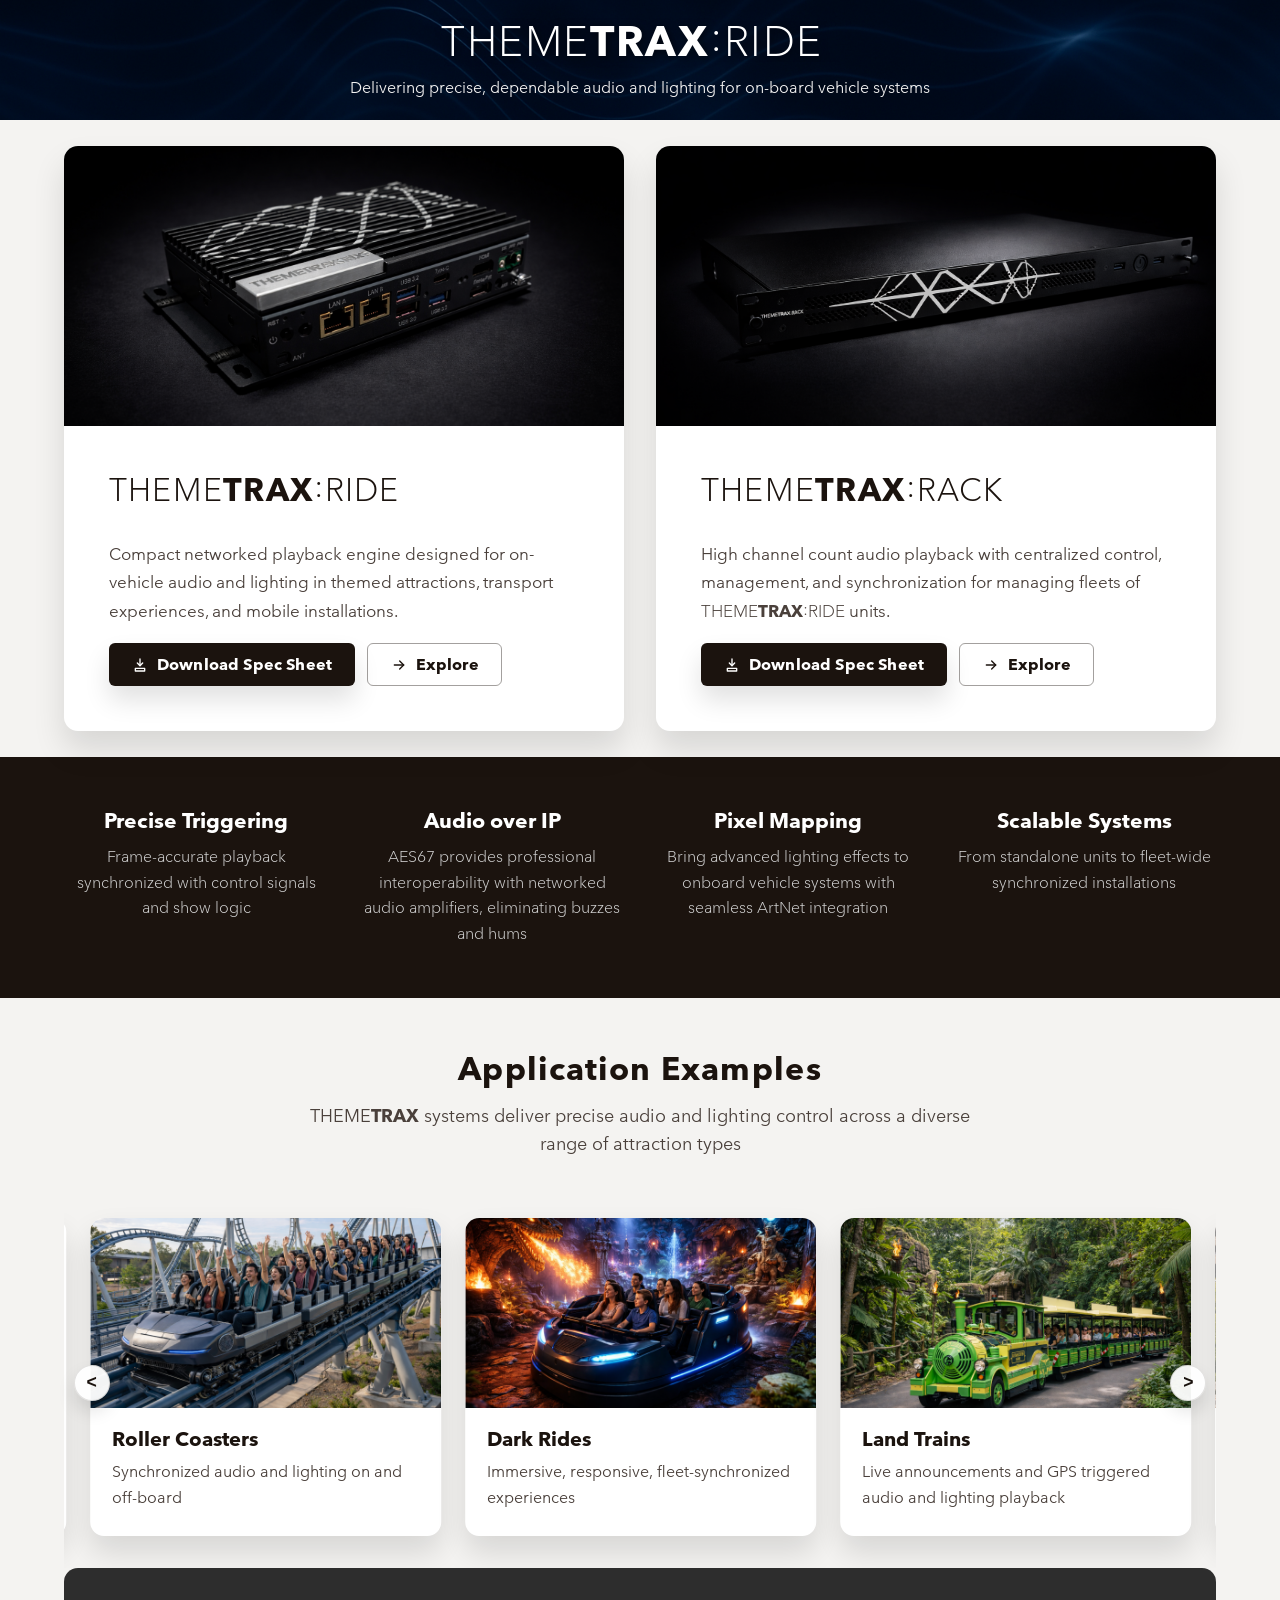
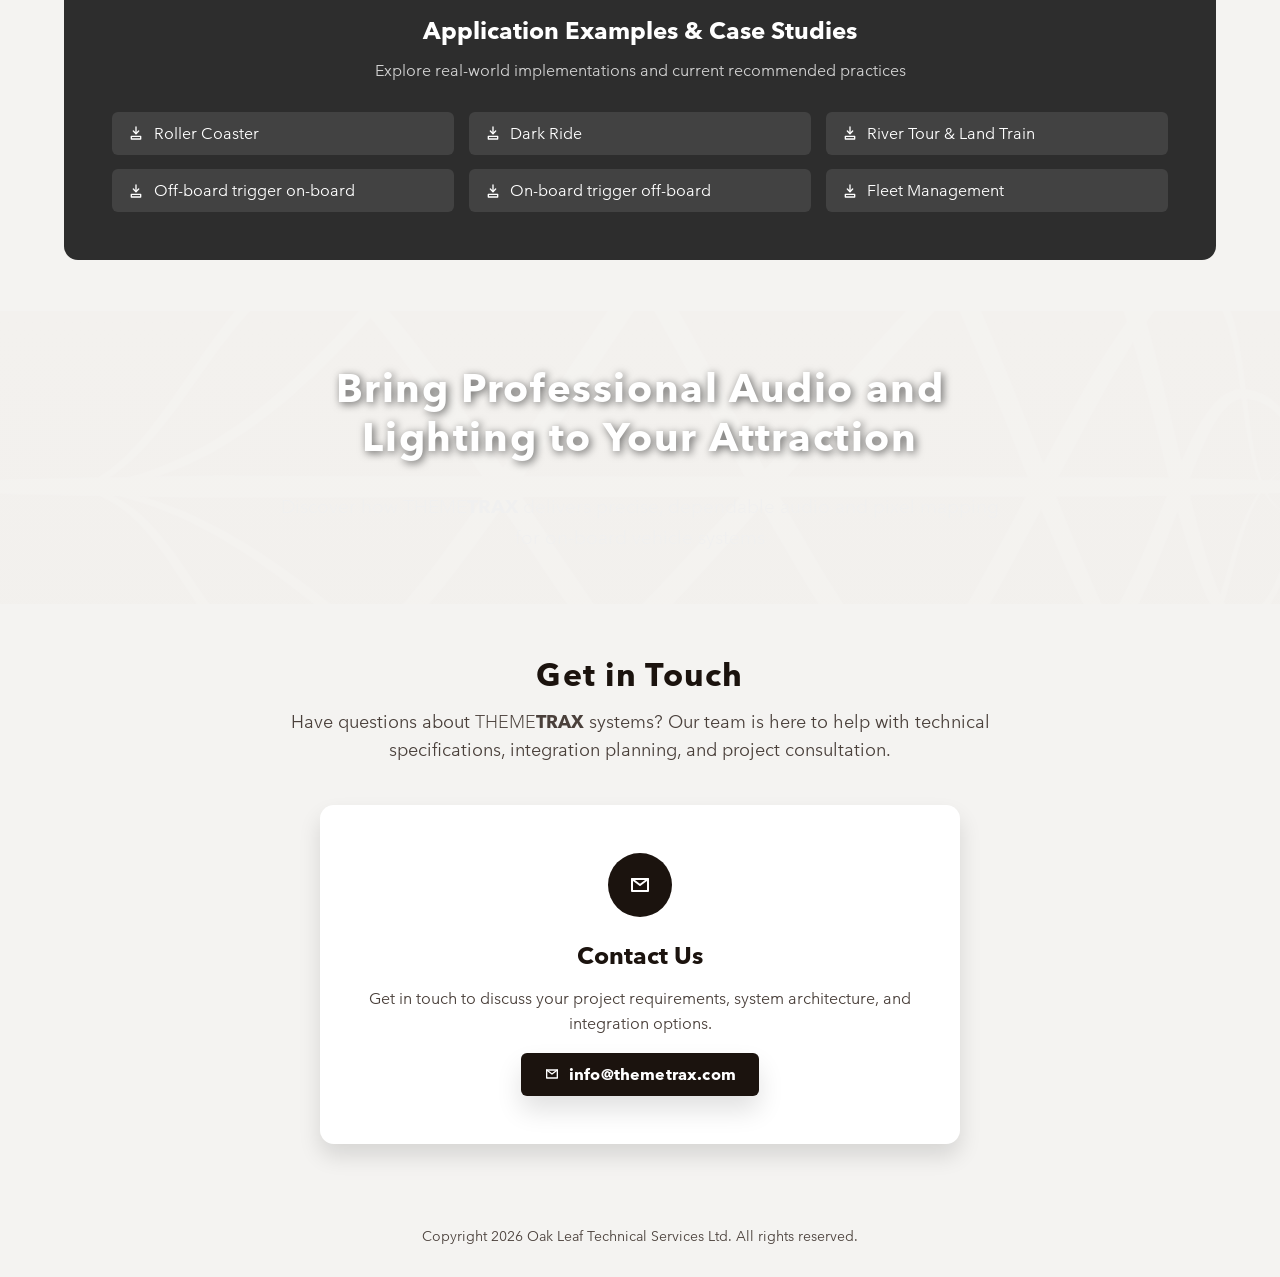
==== commit d012d822: "Text to RACK (needs images)" ====
--- a/index.html
+++ b/index.html
@@ -284,7 +284,8 @@
             Bring Professional Audio and Lighting to Your Attraction
           </h2>
           <p>
-            Discover how THEMETRAX delivers precise, dependable audio and pixel mapping for on-board vehicle systems
+            Discover how <span class="logo-theme">THEME</span><b>TRAX</b> delivers precise, dependable audio and pixel mapping for on-board
+            vehicle systems
           </p>
         </div>
       </section>
@@ -293,8 +294,8 @@
         <div class="section-inner">
           <h2 class="logo-text section-title section-title-center">Get in Touch</h2>
           <p class="section-subtitle">
-            Have questions about THEMETRAX systems? Our team is here to help with technical specifications,
-            integration planning, and project consultation.
+            Have questions about <span class="logo-theme">THEME</span><b>TRAX</b> systems? Our team is here to help with technical
+            specifications, integration planning, and project consultation.
           </p>
 
           <div class="contact-card fade-up">
--- a/styles.css
+++ b/styles.css
@@ -614,7 +614,7 @@
   position: relative;
   overflow: hidden;
   color: #ffffff;
-  padding: clamp(1.5rem, 3vw, 3rem) 0 clamp(1.6rem, 4vw, 4rem);
+  padding: clamp(1rem, 1.5vw, 3rem);
   background-image: linear-gradient(135deg, rgba(7, 18, 31, 0.92), rgba(15, 45, 74, 0.86)),
     url("images/background.png");
   background-size: cover;
@@ -724,7 +724,7 @@
 
 .explore-toc ul {
   list-style: none;
-  margin-top: 1rem;
+  /* margin-top: 1rem; */
   display: grid;
   gap: 0.35rem;
 }
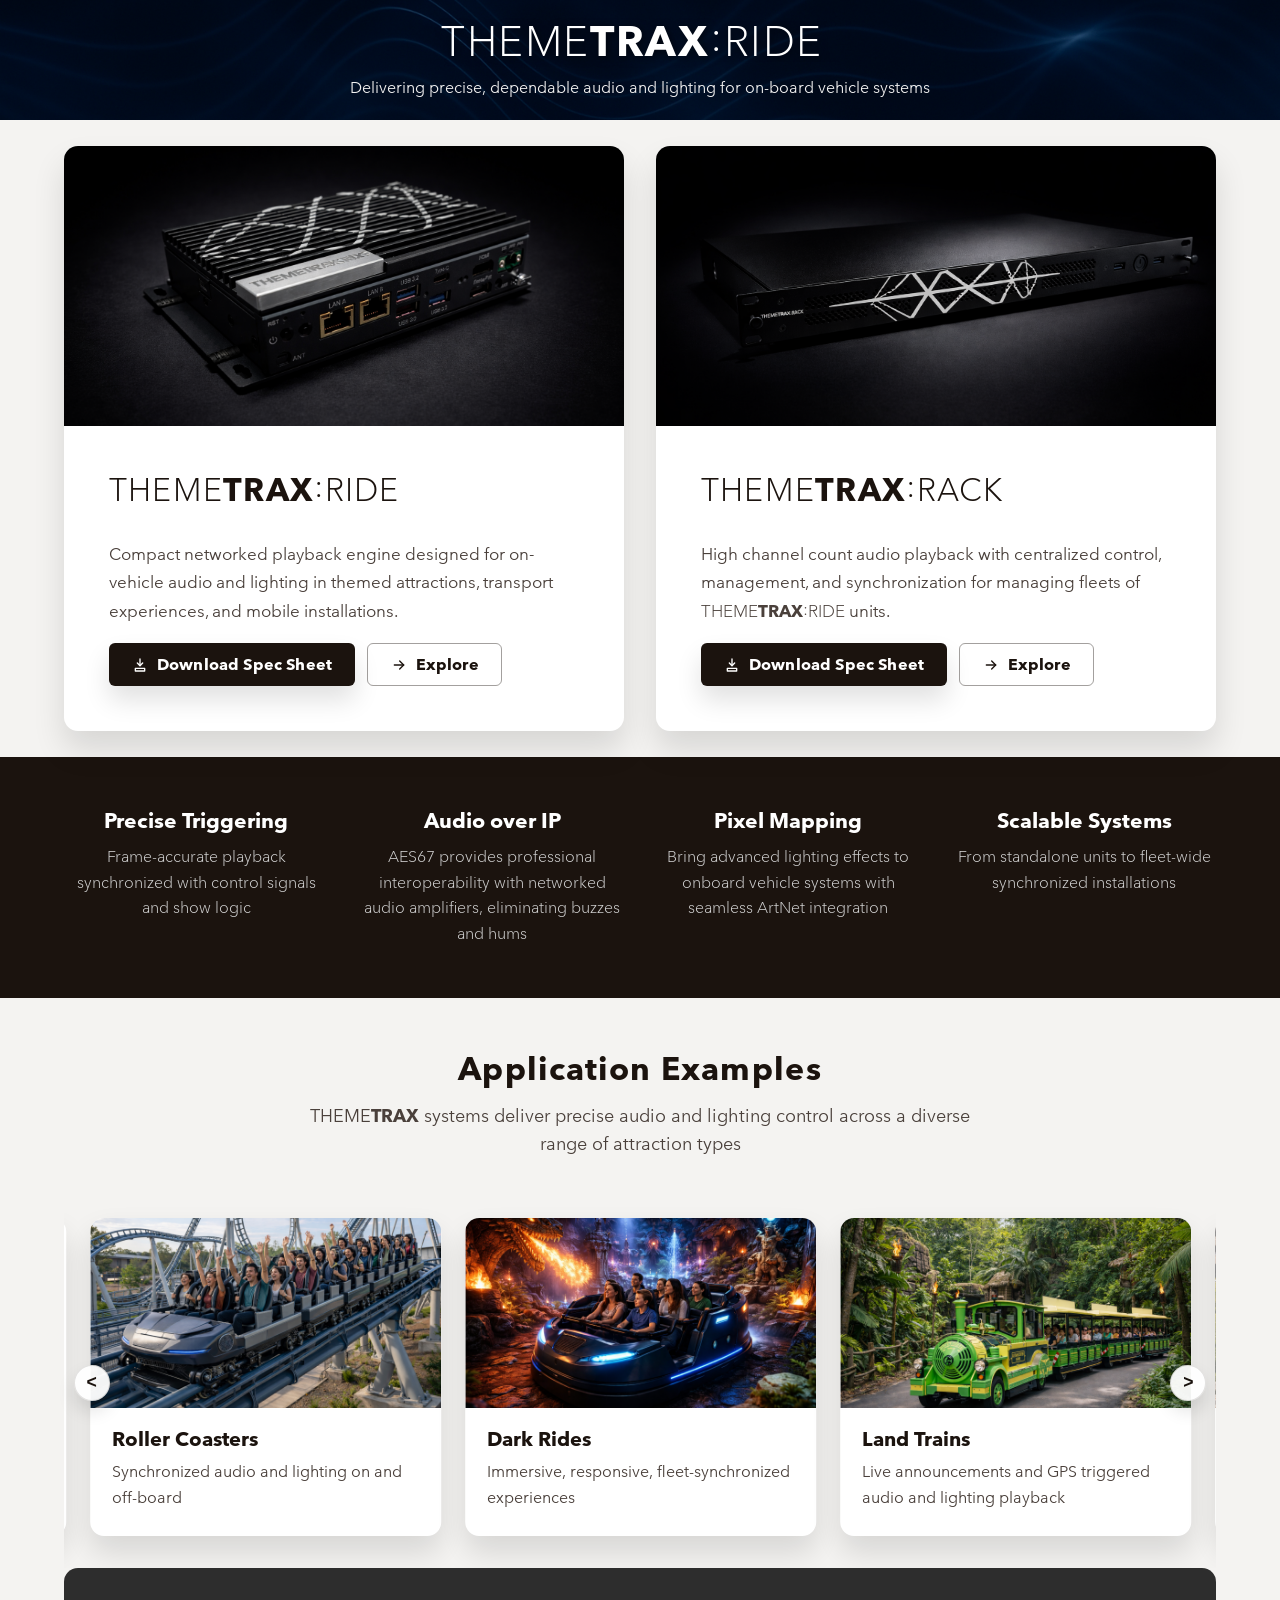
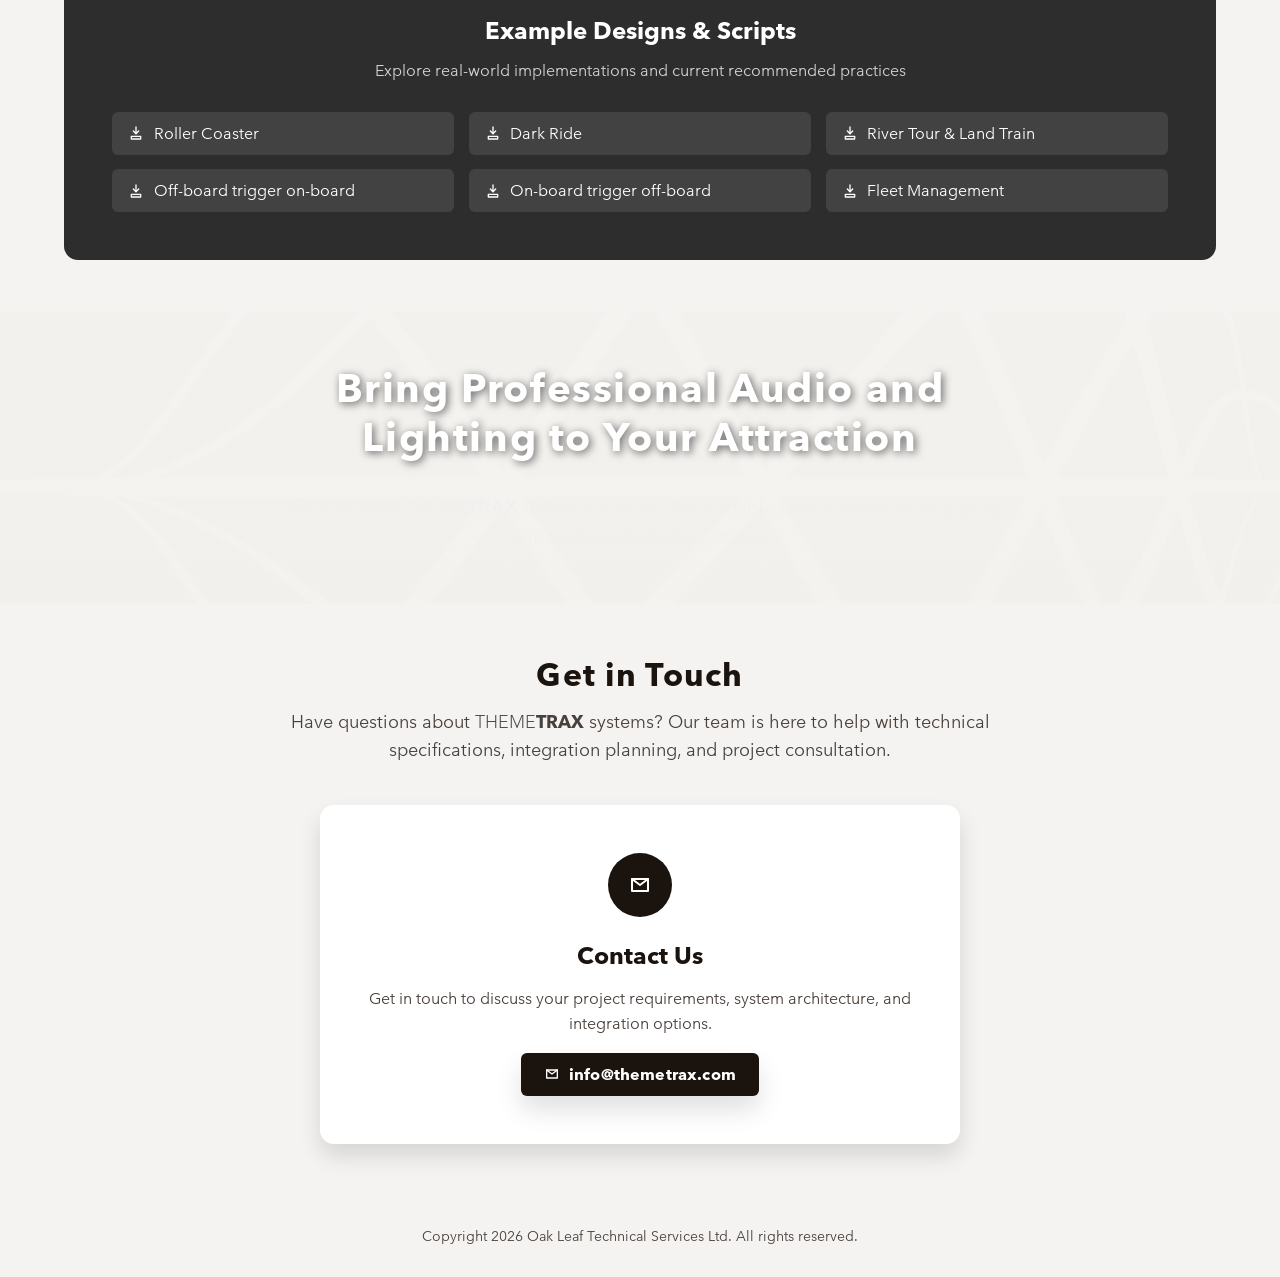
==== commit 3460617d: "Example designs & scripts" ====
--- a/index.html
+++ b/index.html
@@ -183,7 +183,7 @@
           </div>
           
           <div class="case-studies">
-            <h3>Application Examples &amp; Case Studies</h3>
+            <h3>Example Designs &amp; Scripts</h3>
             <p>Explore real-world implementations and current recommended practices</p>
             <div class="case-grid">
               <a class="case-link" href="/applicationExamples/Rollercoaster.pdf" target="_blank" rel="noopener noreferrer">
--- a/styles.css
+++ b/styles.css
@@ -651,6 +651,67 @@
   flex-wrap: wrap;
 }
 
+.chapter-toggle {
+  display: none;
+  align-items: center;
+  justify-content: center;
+  width: 42px;
+  height: 42px;
+  border-radius: 10px;
+  border: 1px solid rgba(255, 255, 255, 0.45);
+  background: rgba(9, 18, 30, 0.65);
+  color: #ffffff;
+  cursor: pointer;
+  box-shadow: 0 12px 22px rgba(0, 0, 0, 0.3);
+  transition: background 160ms ease, border-color 160ms ease;
+}
+
+.chapter-toggle:hover {
+  background: rgba(15, 45, 74, 0.75);
+  border-color: rgba(255, 255, 255, 0.7);
+}
+
+.chapter-toggle__icon {
+  position: relative;
+  width: 18px;
+  height: 2px;
+  border-radius: 999px;
+  background: currentColor;
+  transition: background 160ms ease;
+}
+
+.chapter-toggle__icon::before,
+.chapter-toggle__icon::after {
+  content: "";
+  position: absolute;
+  left: 0;
+  width: 18px;
+  height: 2px;
+  border-radius: 999px;
+  background: currentColor;
+  transition: transform 160ms ease;
+}
+
+.chapter-toggle__icon::before {
+  top: -6px;
+}
+
+.chapter-toggle__icon::after {
+  top: 6px;
+}
+
+body.chapters-open .chapter-toggle__icon {
+  background: transparent;
+}
+
+body.chapters-open .chapter-toggle__icon::before {
+  transform: translateY(6px) rotate(45deg);
+}
+
+body.chapters-open .chapter-toggle__icon::after {
+  transform: translateY(-6px) rotate(-45deg);
+}
+
 .explore-hero__link {
   color: rgba(255, 255, 255, 0.85);
   font-weight: 600;
@@ -713,6 +774,26 @@
   padding: 1.4rem 1.2rem;
   box-shadow: 0 18px 32px var(--shadow);
   border: 1px solid rgba(17, 12, 9, 0.08);
+}
+
+.chapters-overlay {
+  position: fixed;
+  inset: 0;
+  border: 0;
+  padding: 0;
+  background: rgba(6, 12, 20, 0.55);
+  cursor: pointer;
+  opacity: 0;
+  visibility: hidden;
+  pointer-events: none;
+  transition: opacity 180ms ease, visibility 180ms ease;
+  z-index: 90;
+}
+
+body.chapters-open .chapters-overlay {
+  opacity: 1;
+  visibility: visible;
+  pointer-events: auto;
 }
 
 .explore-toc h2 {
@@ -963,7 +1044,8 @@
   border-color: rgba(255, 255, 255, 0.45);
 }
 
-body.modal-open {
+body.modal-open,
+body.chapters-open {
   overflow: hidden;
 }
 
@@ -1071,39 +1153,73 @@
 }
 
 @media (max-width: 900px) {
+  .explore-hero {
+    position: sticky;
+    top: 0;
+    z-index: 80;
+  }
+
   .explore-layout {
     grid-template-columns: 1fr;
   }
 
   .explore-toc {
-    position: sticky;
-    top: 0.75rem;
-    z-index: 10;
-    padding: 0.85rem;
-    background: rgba(255, 255, 255, 0.95);
-    backdrop-filter: blur(8px);
-  }
-
-  .explore-toc ul {
-    grid-auto-flow: column;
-    grid-auto-columns: max-content;
-    overflow-x: auto;
-    padding-bottom: 0.4rem;
-  }
-
-  .explore-toc a {
-    border-left: none;
-    border-bottom: 2px solid transparent;
-    padding: 0.45rem 0.6rem;
-  }
-
-  .explore-toc a[aria-current="true"] {
-    border-left: none;
-    border-bottom-color: var(--accent);
+    position: fixed;
+    top: 1rem;
+    right: 1rem;
+    bottom: 1rem;
+    width: min(320px, 86vw);
+    max-height: calc(100vh - 2rem);
+    overflow-y: auto;
+    -webkit-overflow-scrolling: touch;
+    z-index: 100;
+    transform: translateX(120%);
+    opacity: 0;
+    pointer-events: none;
+    transition: transform 180ms ease, opacity 180ms ease;
+  }
+
+  body.chapters-open .explore-toc {
+    transform: translateX(0);
+    opacity: 1;
+    pointer-events: auto;
+  }
+
+  body.js-enabled .chapter-toggle {
+    display: inline-flex;
+    position: absolute;
+    top: 1rem;
+    right: 1rem;
+    z-index: 110;
+  }
+
+  .explore-hero__bar {
+    padding-right: 3.5rem;
+  }
+
+  .explore-hero__logo {
+    padding-right: 2.5rem;
   }
 
   .chapter-section {
     scroll-margin-top: 6rem;
+  }
+}
+
+@media (max-width: 720px) {
+  .explore-hero__bar {
+    align-items: flex-start;
+  }
+
+  .explore-hero__actions {
+    width: 100%;
+    flex-direction: column;
+    align-items: flex-start;
+  }
+
+  .explore-hero__actions .button {
+    width: 100%;
+    justify-content: center;
   }
 }
 
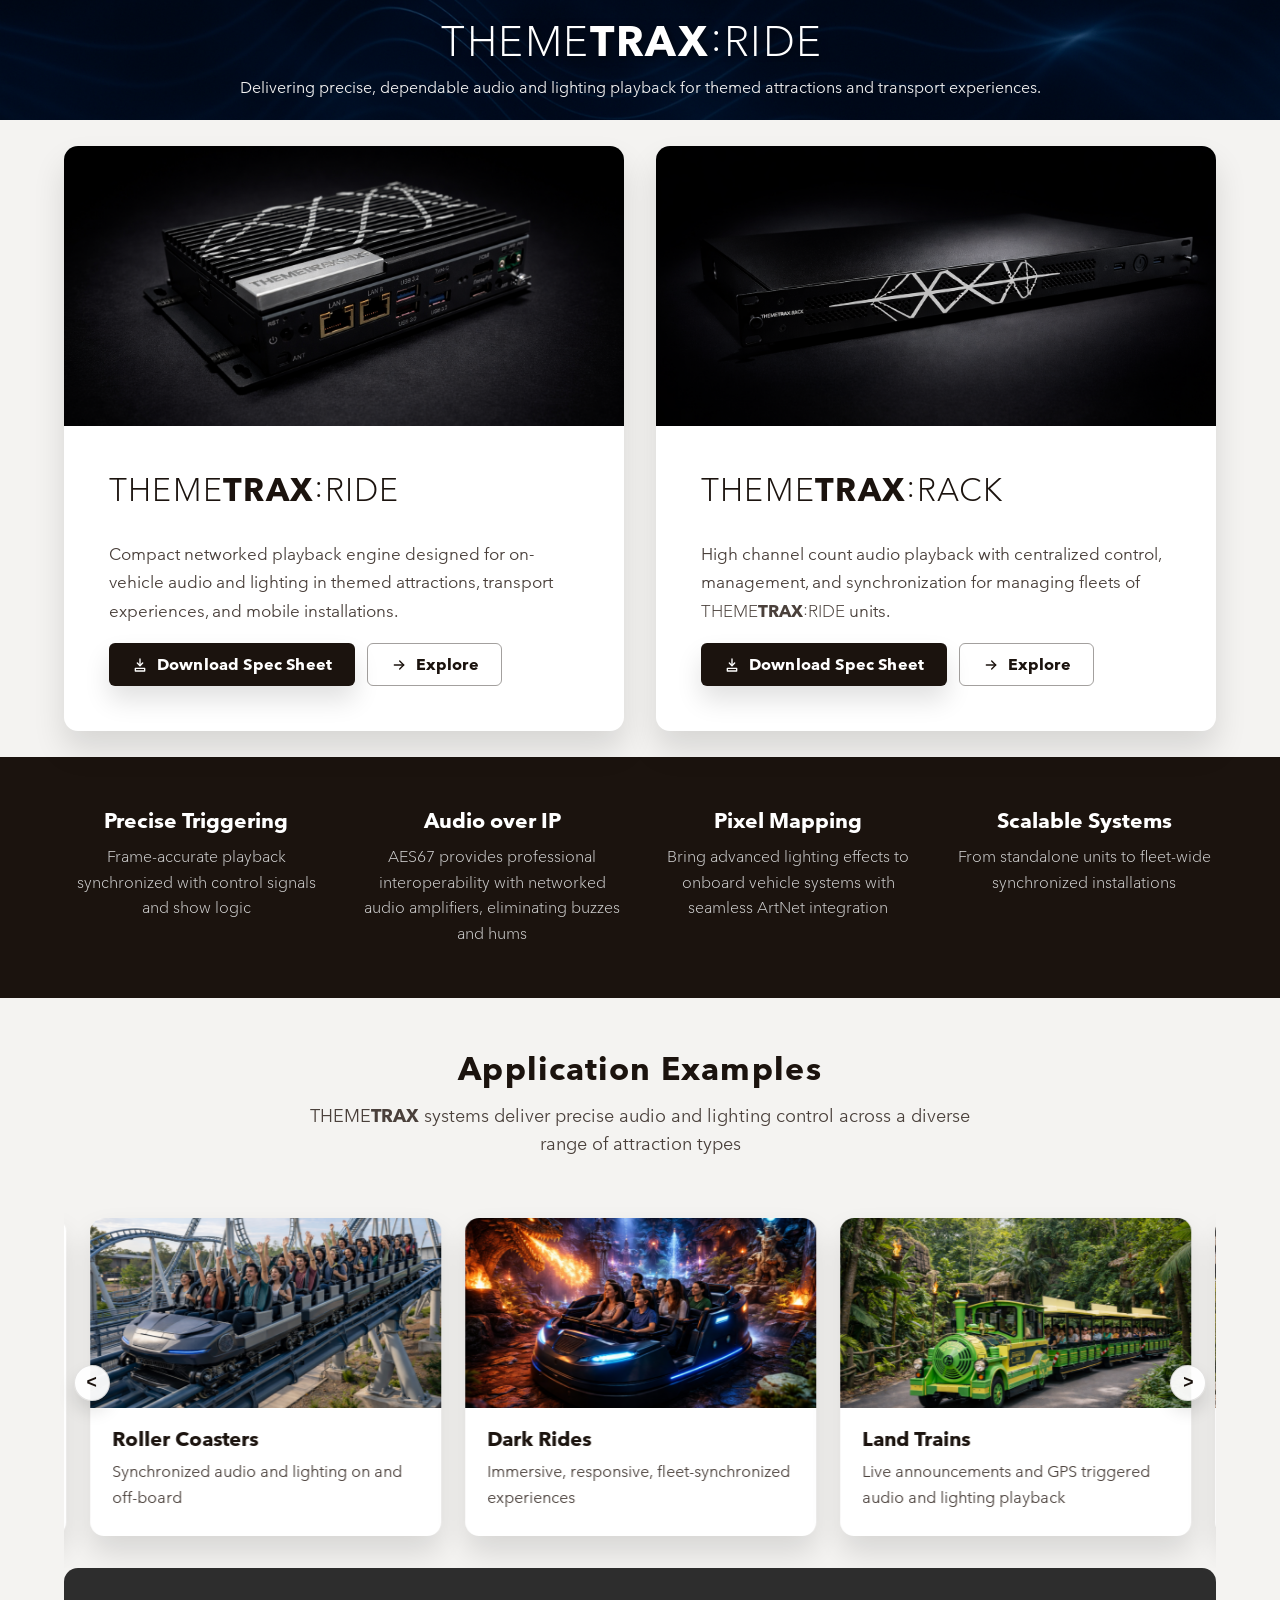
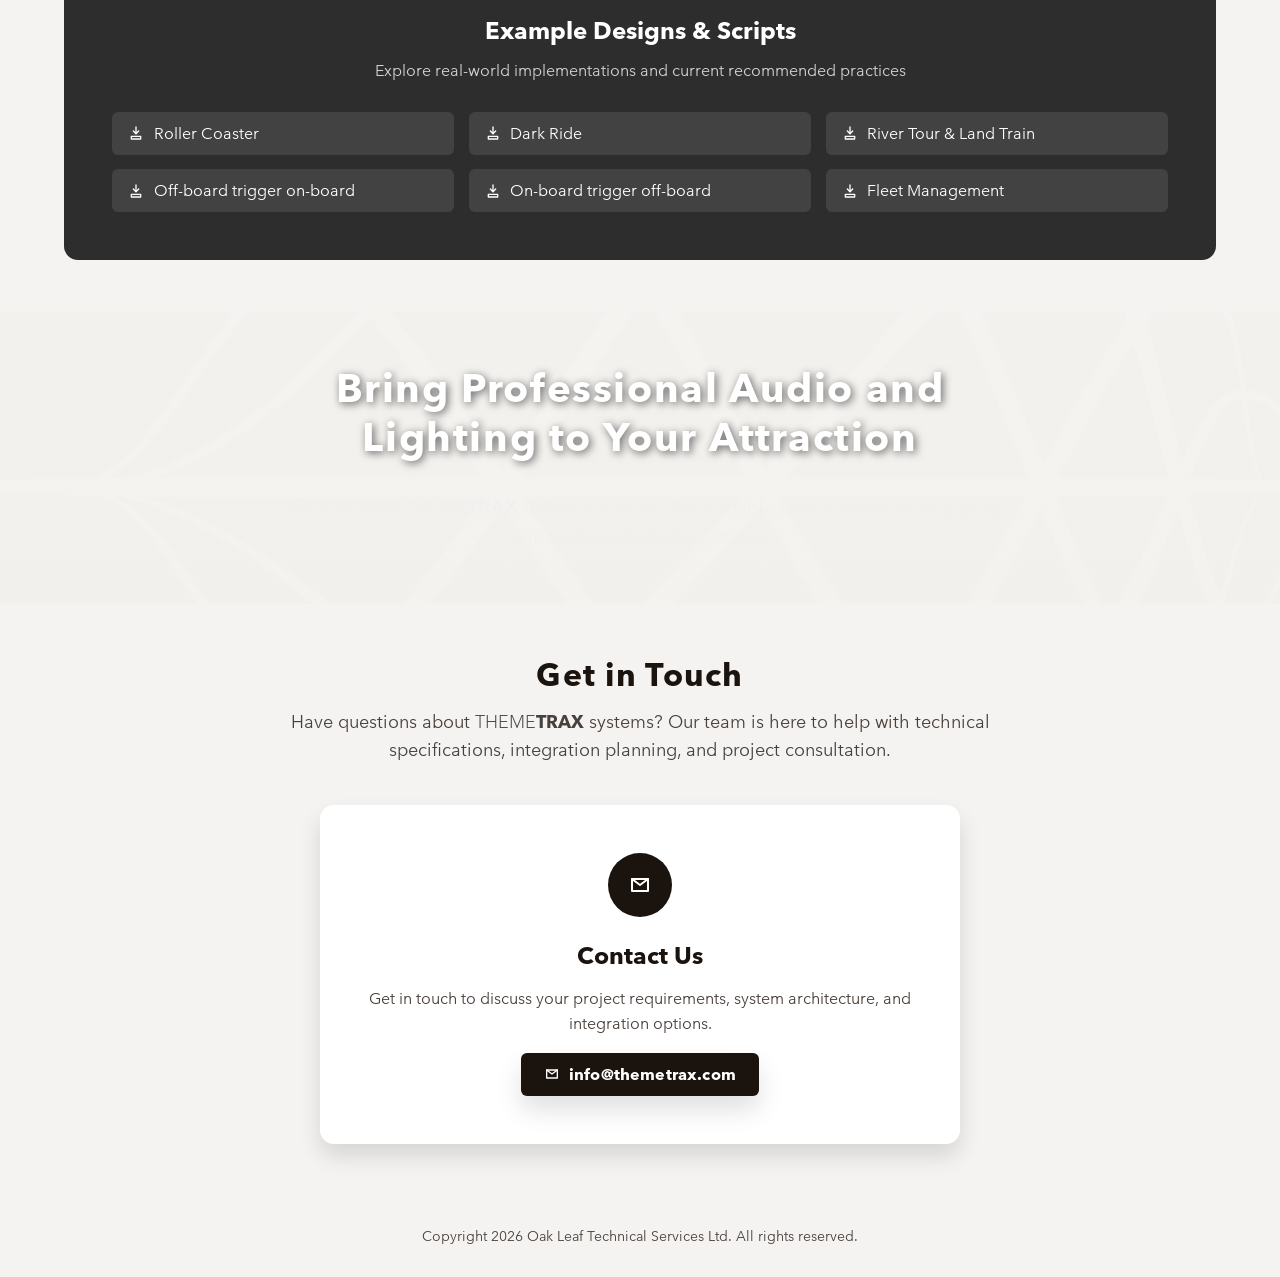
==== commit 5582dc5f: "Updated tagline" ====
--- a/index.html
+++ b/index.html
@@ -21,7 +21,7 @@
             </span>
             <span class="sr-only">RIDE and RACK</span>
           </h1>
-          <p>Delivering precise, dependable audio and lighting for on-board vehicle systems</p>
+          <p>Delivering precise, dependable audio and lighting playback for themed attractions and transport experiences.</p>
         </div>
       </header>
 
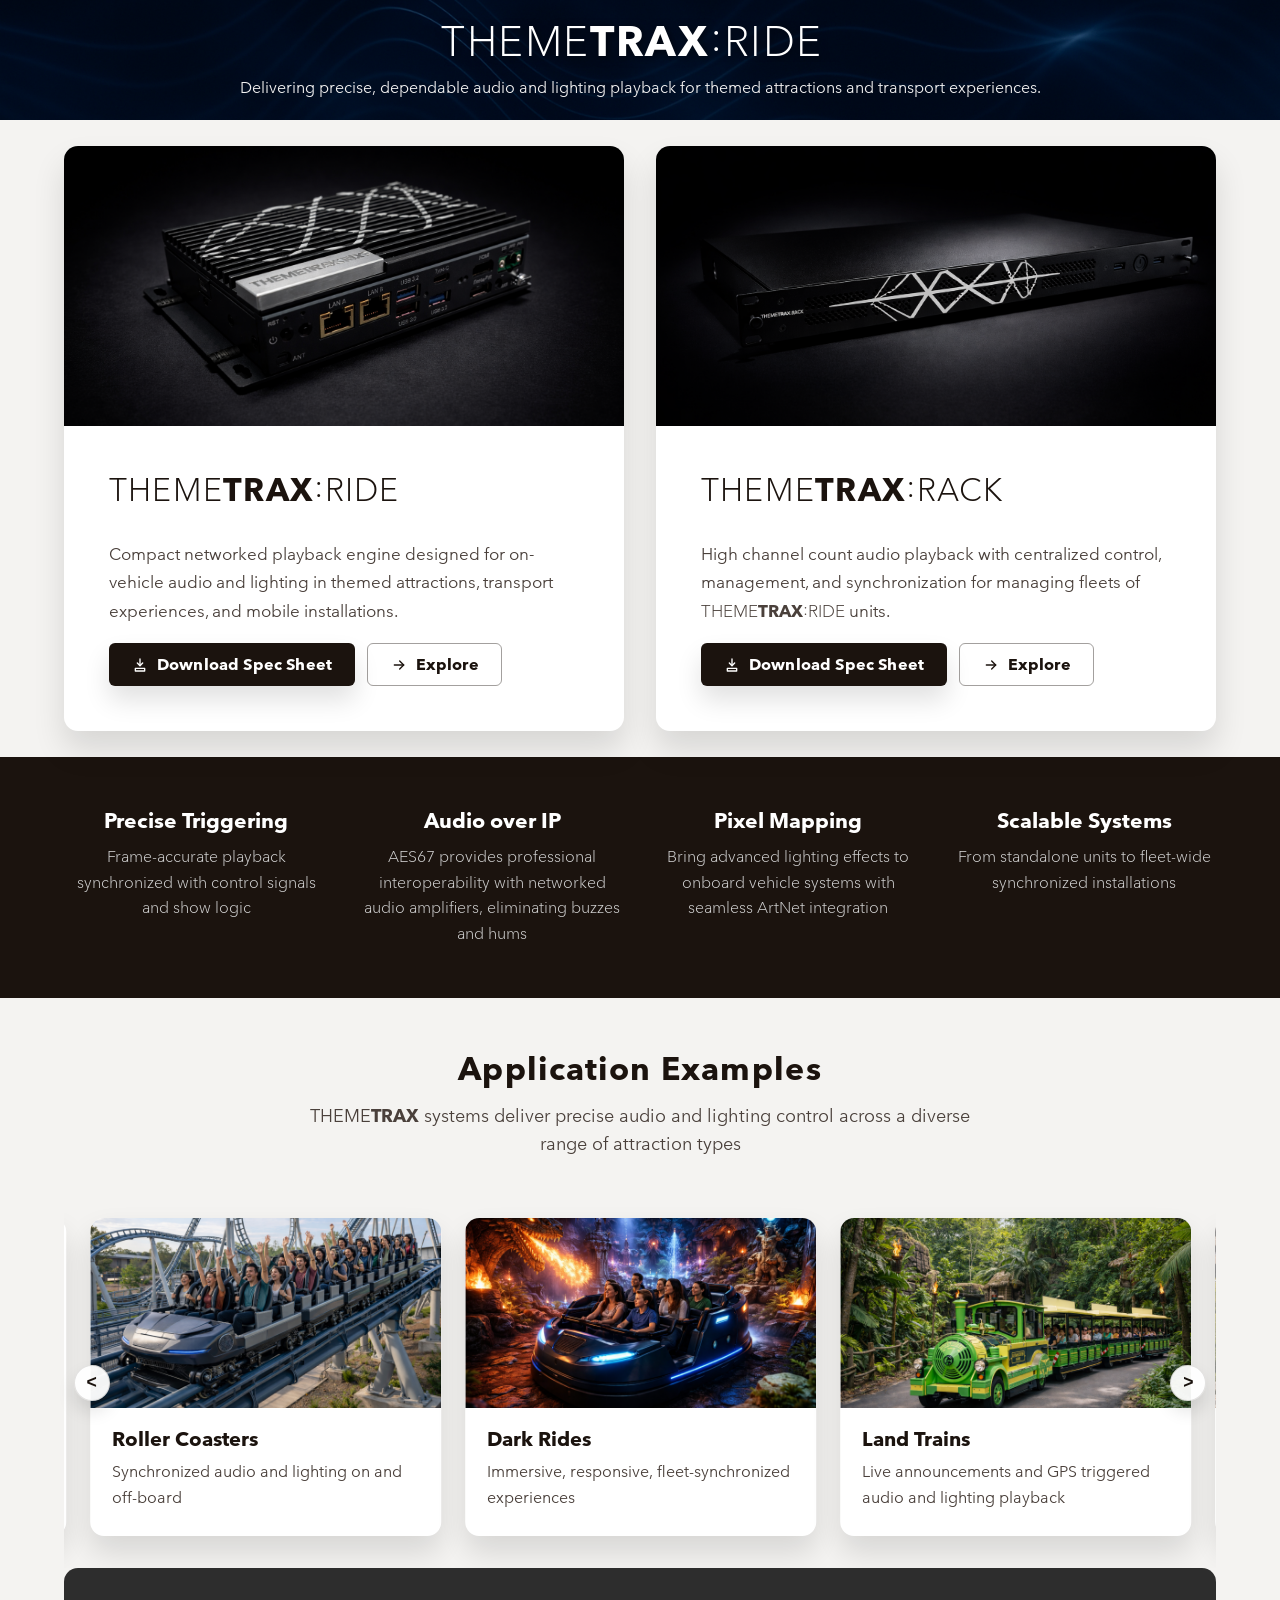
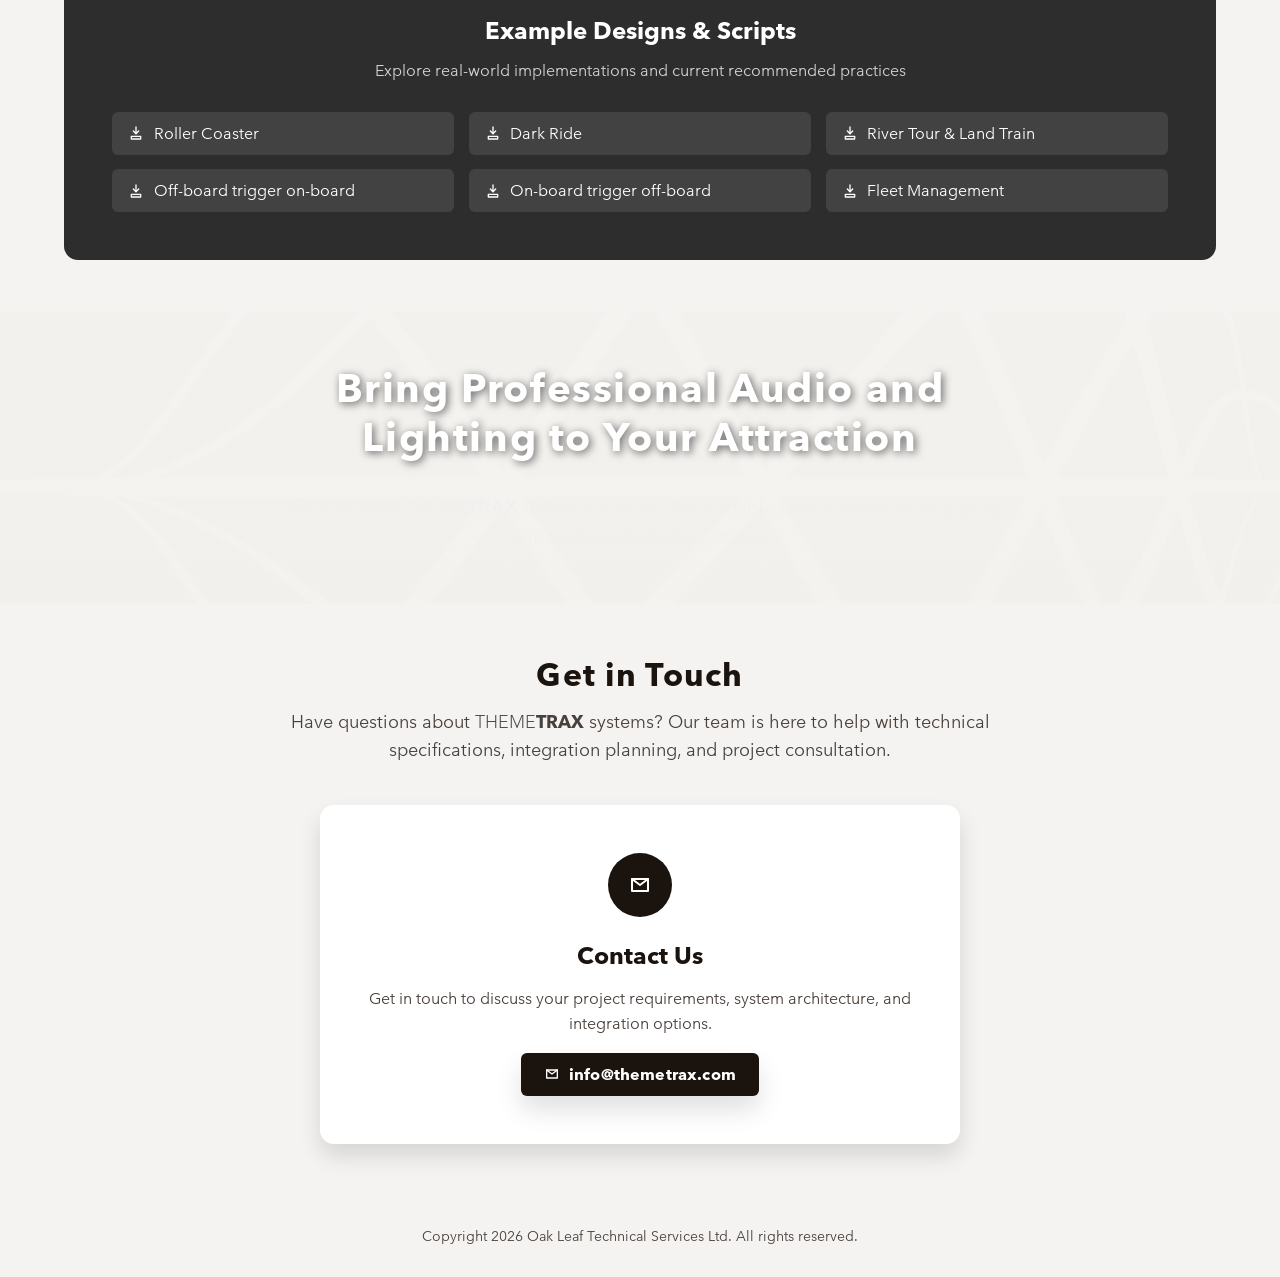
==== commit 27d164b0: "Updated spec files" ====
--- a/index.html
+++ b/index.html
@@ -41,7 +41,7 @@
                   transport experiences, and mobile installations.
                 </p>
                 <div class="button-row">
-                  <a class="button" href="THEMETRAXRIDE - Specifications V0.4.pdf" target="_blank" rel="noopener noreferrer">
+                  <a class="button" href="THEMETRAXRIDE - Specifications V0.5.pdf" target="_blank" rel="noopener noreferrer">
                     <svg class="icon" viewBox="0 0 24 24" aria-hidden="true" focusable="false">
                       <path d="M12 3v10" />
                       <path d="M8 9l4 4 4-4" />
